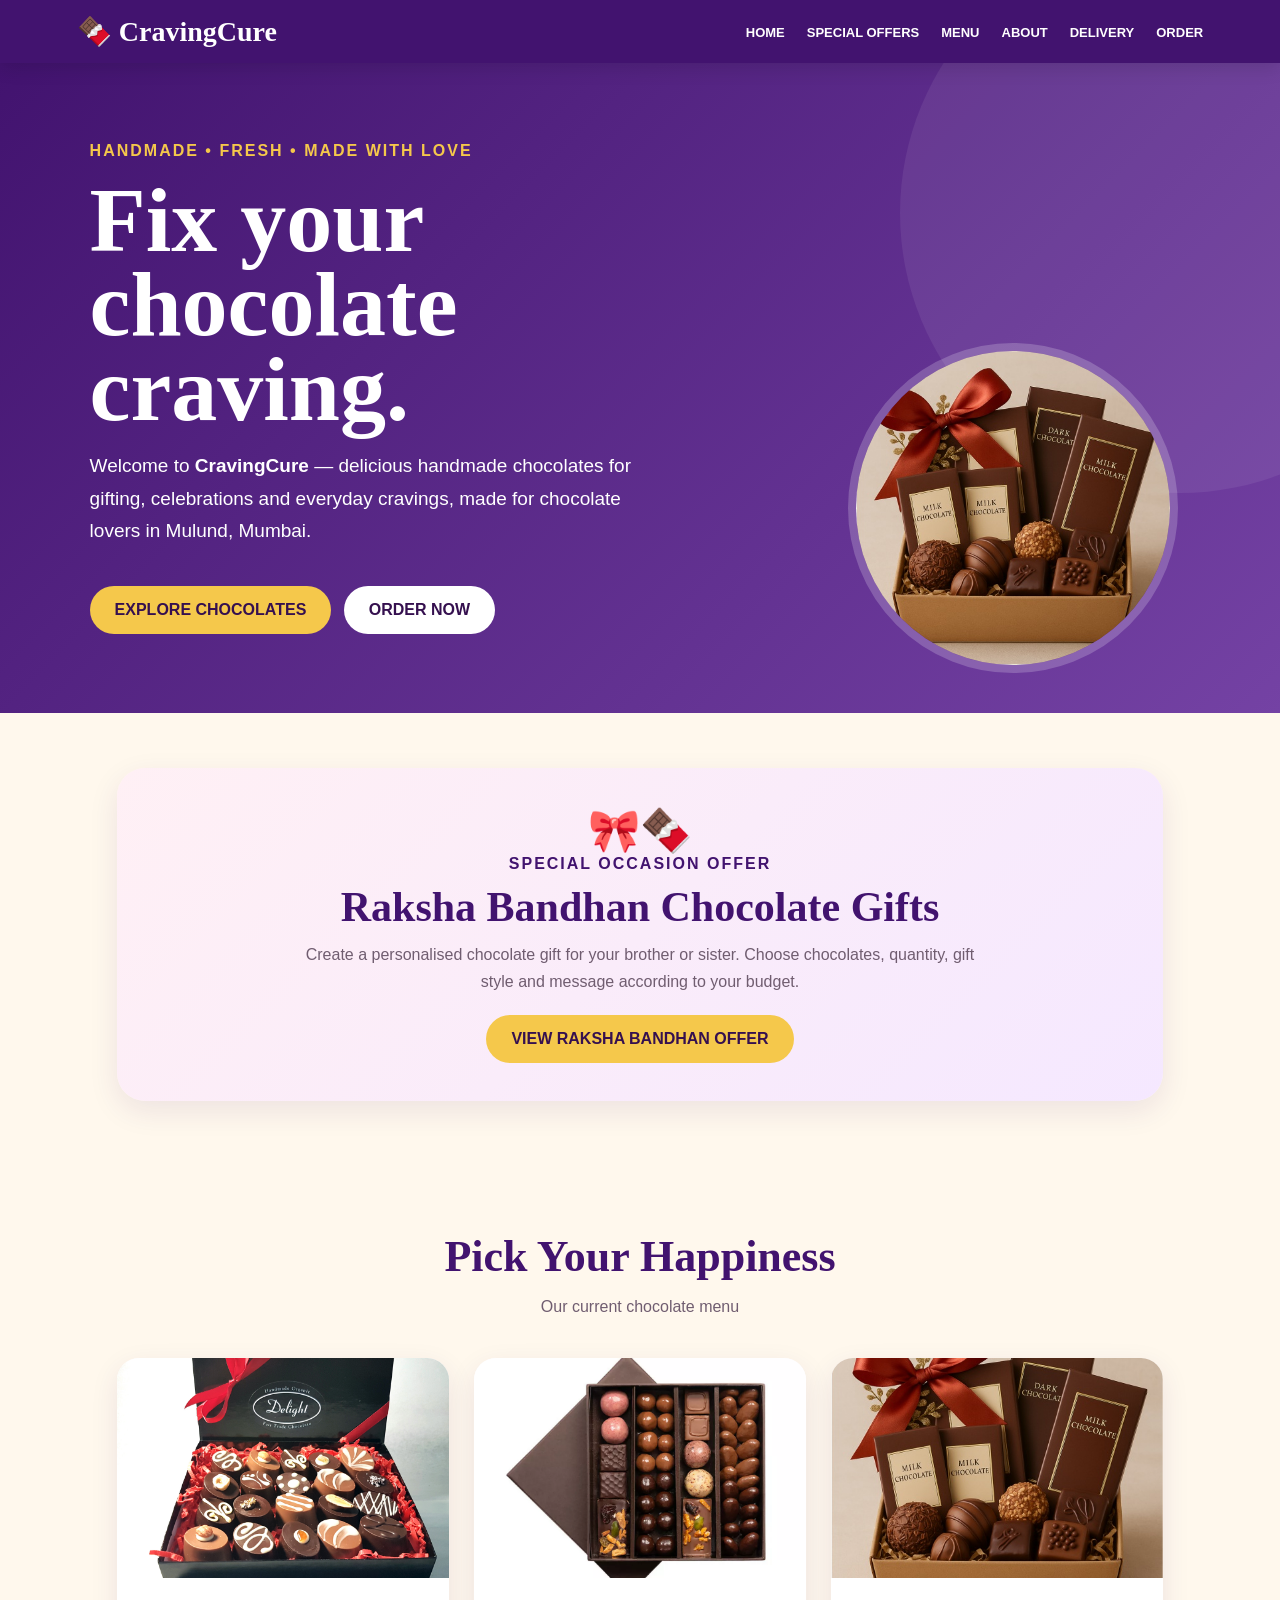
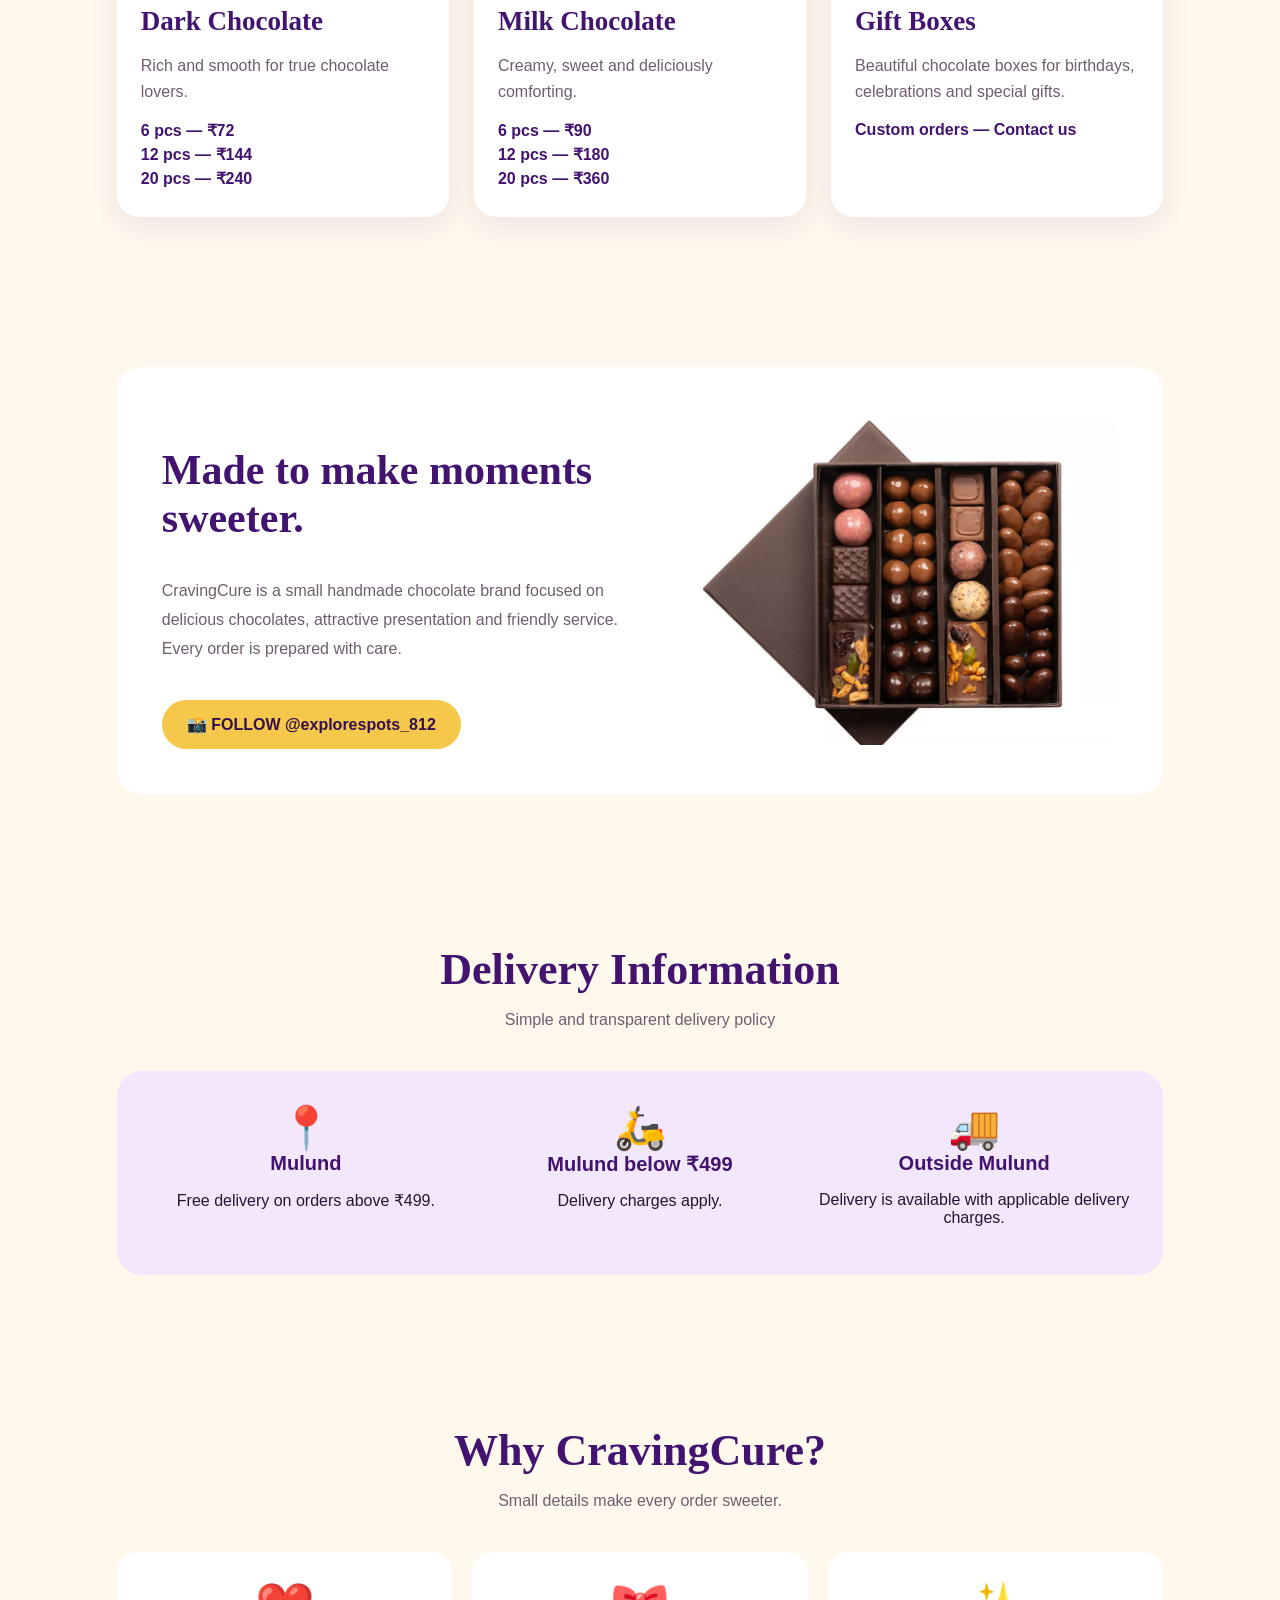
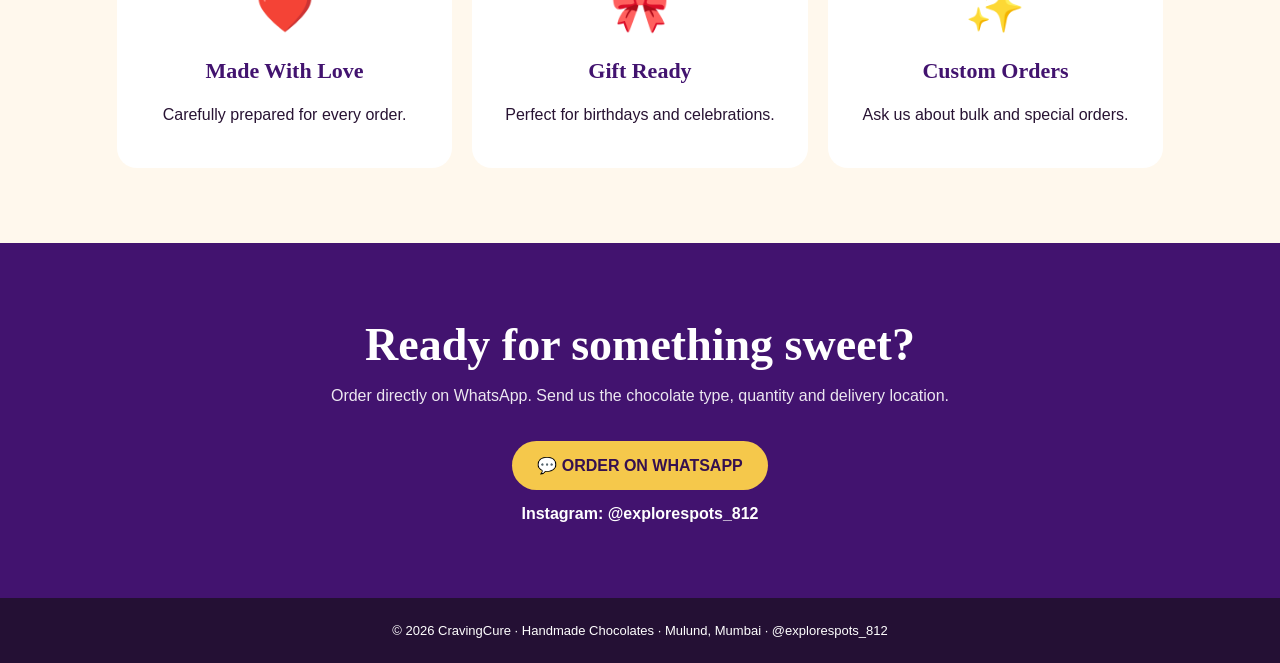
==== index.html @ d6bd0e77 "Add files via upload" ====
<!doctype html>
<html lang="en">
<head>
<meta charset="utf-8">
<meta name="viewport" content="width=device-width,initial-scale=1">
<title>CravingCure | Handmade Chocolates</title>
<meta name="description" content="CravingCure handmade chocolates in Mulund, Mumbai. Order on WhatsApp. Free delivery in Mulund above ₹499.">
<style>
*{box-sizing:border-box}html{scroll-behavior:smooth}
body{margin:0;font-family:Arial,Helvetica,sans-serif;color:#281333;background:#fff8ed}
:root{--purple:#42136f;--purple2:#7141a1;--cream:#fff8ed;--gold:#f5c84b;--ink:#291235;--muted:#705d70}
nav{position:sticky;top:0;z-index:20;background:var(--purple);color:#fff;padding:15px 6%;display:flex;justify-content:space-between;align-items:center;box-shadow:0 4px 18px #0002}
.brand{font:bold 28px Georgia,serif}
nav a{color:#fff;text-decoration:none;margin-left:22px;font-size:13px;font-weight:bold}
.hero{min-height:650px;padding:75px 7%;display:flex;align-items:center;background:linear-gradient(135deg,#42136f,#7442a4);color:white;position:relative;overflow:hidden}
.hero:after{content:"";position:absolute;width:560px;height:560px;border-radius:50%;right:-180px;top:-130px;background:#ffffff12}
.heroText{max-width:680px;position:relative;z-index:2}.tag{color:var(--gold);font-weight:bold;letter-spacing:2px}
h1{font:700 clamp(52px,8vw,92px)/.92 Georgia,serif;margin:18px 0}
.hero p{font-size:19px;line-height:1.7;max-width:580px}
.btn{display:inline-block;background:var(--gold);color:#35104f;padding:15px 25px;border-radius:30px;text-decoration:none;font-weight:bold;margin-top:20px}
.btn2{background:#fff;margin-left:8px}
.heroArt{position:absolute;right:8%;bottom:40px;width:330px;height:330px;border-radius:50%;overflow:hidden;border:8px solid #ffffff33;z-index:2}
.heroArt img{width:100%;height:100%;object-fit:cover}
section{max-width:1200px;margin:auto;padding:75px 6%}
.heading{text-align:center;margin-bottom:42px}.heading h2{font:700 44px Georgia,serif;color:var(--purple);margin:0 0 8px}.heading p{color:var(--muted)}
.grid{display:grid;grid-template-columns:repeat(3,1fr);gap:25px}
.card{background:white;border-radius:22px;overflow:hidden;box-shadow:0 9px 28px #42136f18}
.cardImg{height:220px;width:100%;object-fit:cover}.body{padding:24px}.body h3{font:700 27px Georgia,serif;color:var(--purple);margin:0 0 8px}.body p{color:var(--muted);line-height:1.6}.price{font-weight:bold;color:var(--purple);margin:5px 0}
.story{background:#fff;border-radius:25px;padding:45px;display:grid;grid-template-columns:1fr 1fr;gap:35px;align-items:center}.story h2{font:700 42px Georgia,serif;color:var(--purple)}.story p{line-height:1.8;color:var(--muted)}
.storyImg{height:330px;border-radius:20px;overflow:hidden}.storyImg img{width:100%;height:100%;object-fit:cover}
.features{display:grid;grid-template-columns:repeat(3,1fr);gap:20px}.feature{background:#fff;padding:28px;border-radius:20px;text-align:center}.feature span{font-size:48px}.feature h3{color:var(--purple);font:700 22px Georgia,serif}
.delivery{background:#f2e7fb;border-radius:25px;padding:32px;display:grid;grid-template-columns:repeat(3,1fr);gap:20px;text-align:center}.delivery strong{display:block;color:var(--purple);font-size:20px;margin-bottom:7px}
.order{max-width:none;background:var(--purple);color:#fff;text-align:center}.order h2{font:700 46px Georgia,serif;margin:0}.order p{opacity:.9}.orderInner{max-width:850px;margin:auto}
.social{display:inline-block;color:white;text-decoration:none;margin-top:15px;font-weight:bold}
footer{background:#241034;color:#fff;text-align:center;padding:25px;font-size:13px}
@media(max-width:800px){nav div:last-child{display:none}.hero{min-height:700px;padding:60px 6%}.heroArt{width:220px;height:220px;right:-35px;bottom:35px;opacity:.45}.grid,.features,.story,.delivery{grid-template-columns:1fr}.story{padding:28px}}
</style>
</head>
<body>
<nav>
<div class="brand">🍫 CravingCure</div>
<div>
<a href="#home">HOME</a><a href="special-offers.html">SPECIAL OFFERS</a><a href="#menu">MENU</a><a href="#about">ABOUT</a><a href="#delivery">DELIVERY</a><a href="#order">ORDER</a>
</div>
</nav>

<header class="hero" id="home">
<div class="heroText">
<div class="tag">HANDMADE • FRESH • MADE WITH LOVE</div>
<h1>Fix your chocolate craving.</h1>
<p>Welcome to <b>CravingCure</b> — delicious handmade chocolates for gifting, celebrations and everyday cravings, made for chocolate lovers in Mulund, Mumbai.</p>
<a class="btn" href="#menu">EXPLORE CHOCOLATES</a>
<a class="btn btn2" href="#order">ORDER NOW</a>
</div>
<div class="heroArt"><img src="[data-uri]" alt="Chocolate gift box"></div>
</header>


<section style="padding:55px 6%;max-width:1200px;margin:auto">
<div style="background:linear-gradient(135deg,#fff0f5,#f5e8ff);border-radius:28px;padding:38px;text-align:center;box-shadow:0 10px 30px #42136f18">
<div style="font-size:42px">🎀🍫</div>
<div style="color:#42136f;font-weight:800;letter-spacing:2px">SPECIAL OCCASION OFFER</div>
<h2 style="font:700 42px Georgia,serif;color:#42136f;margin:10px 0">Raksha Bandhan Chocolate Gifts</h2>
<p style="color:#705d70;max-width:700px;margin:auto;line-height:1.7">Create a personalised chocolate gift for your brother or sister. Choose chocolates, quantity, gift style and message according to your budget.</p>
<a class="btn" href="special-offers.html">VIEW RAKSHA BANDHAN OFFER</a>
</div>
</section>
<section id="menu">
<div class="heading"><h2>Pick Your Happiness</h2><p>Our current chocolate menu</p></div>
<div class="grid">
<article class="card">
<img class="cardImg" src="[data-uri]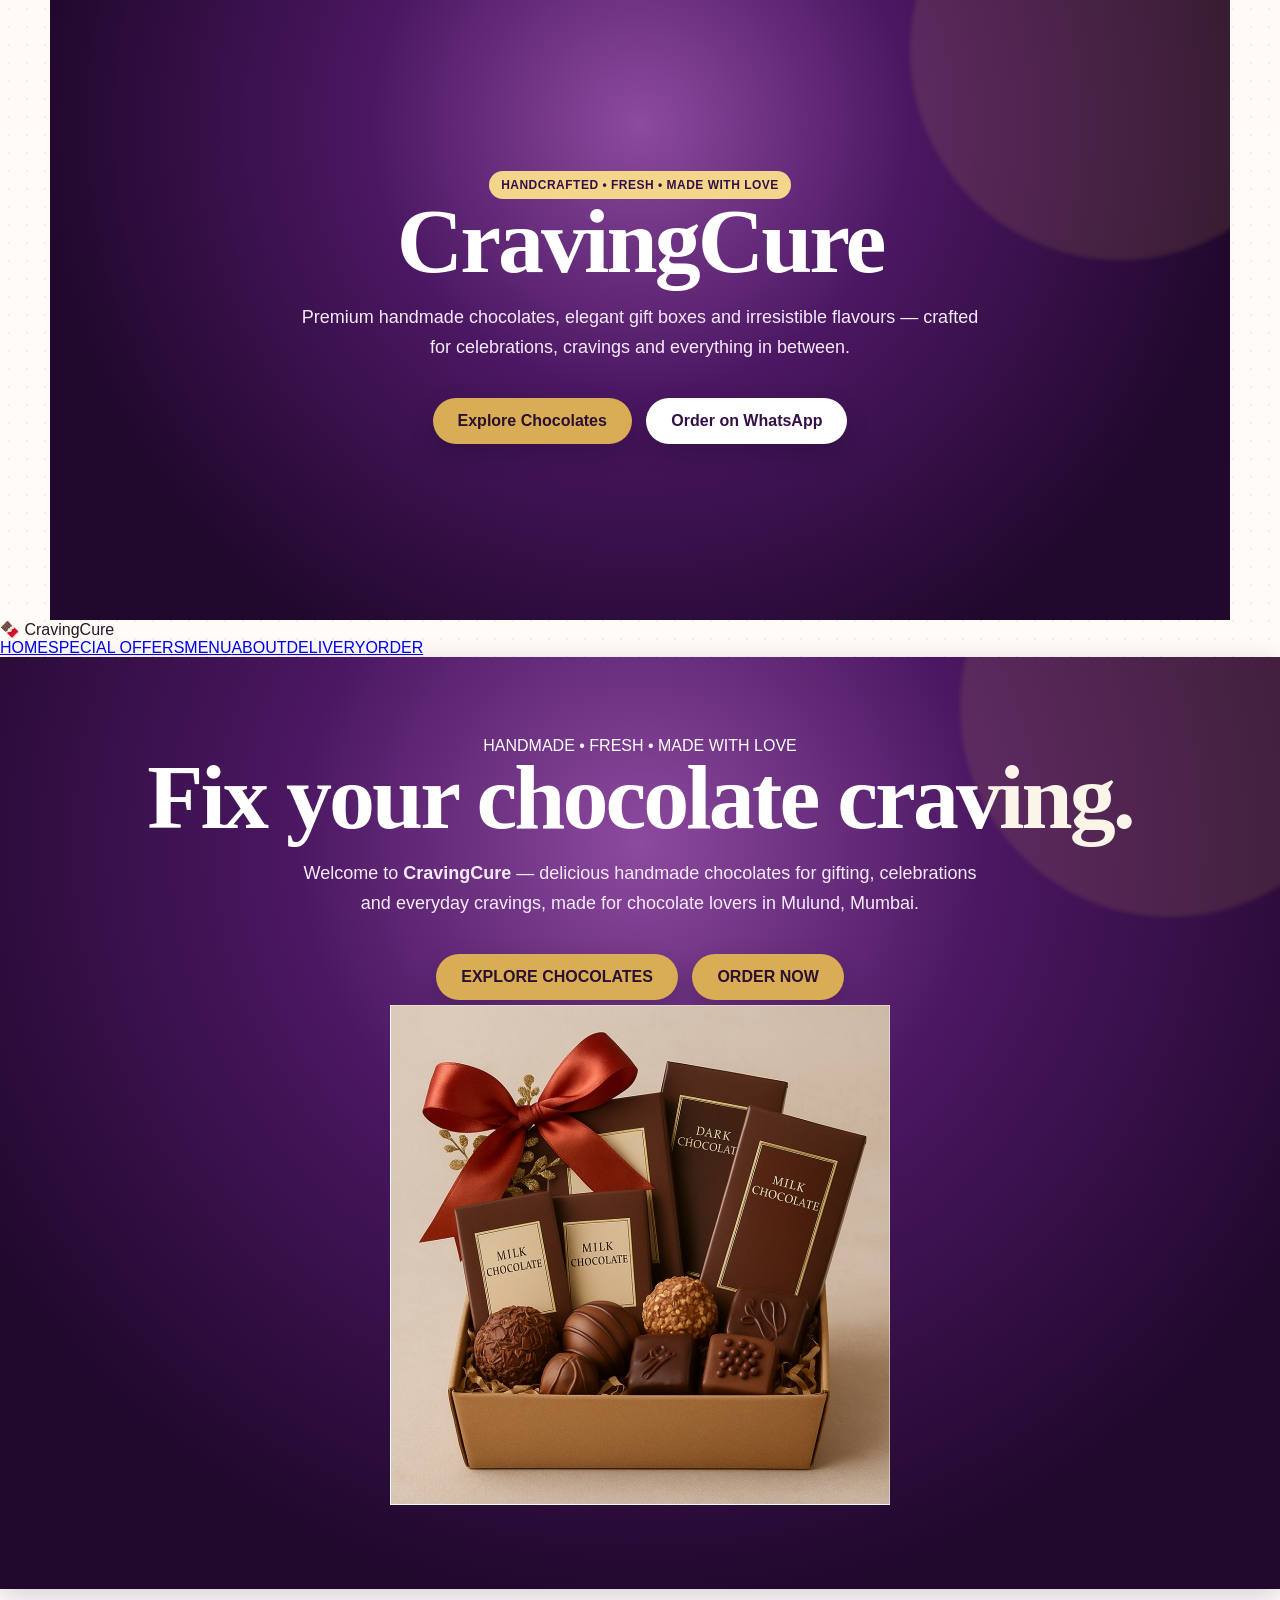
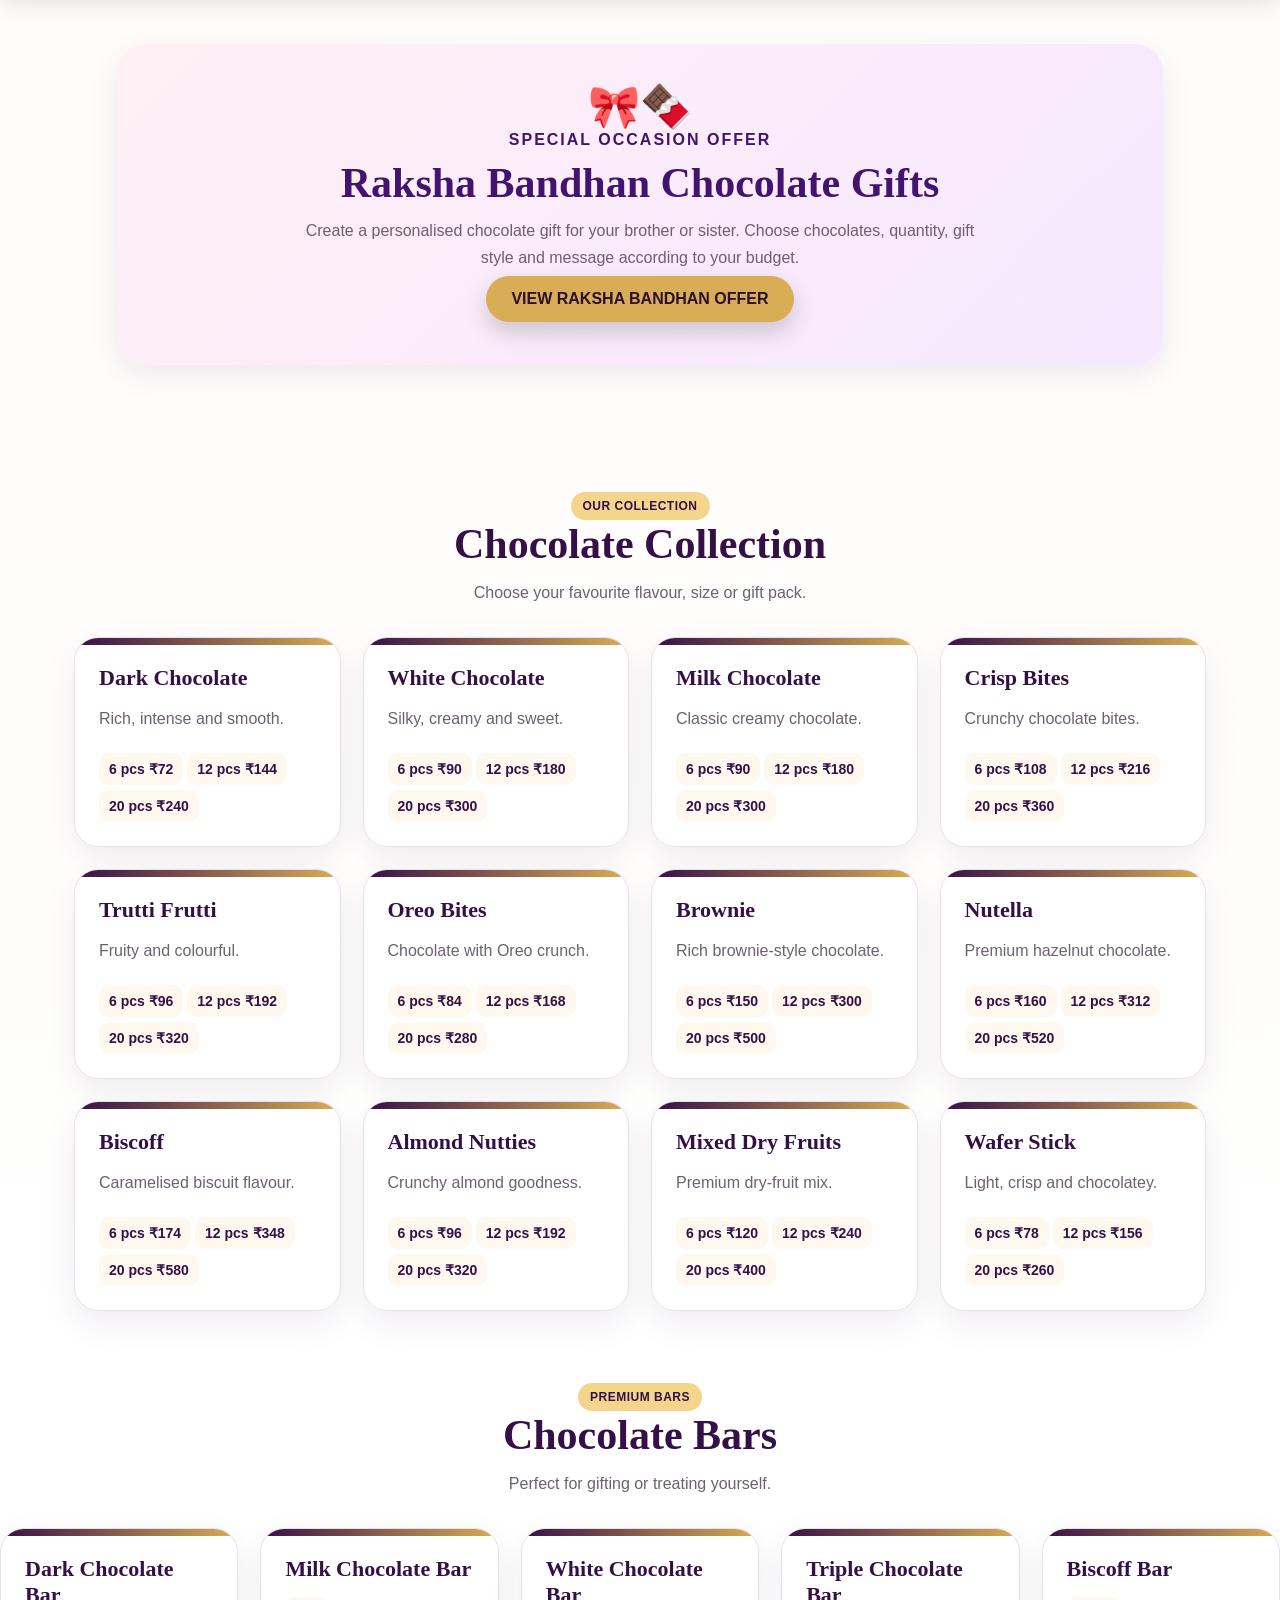
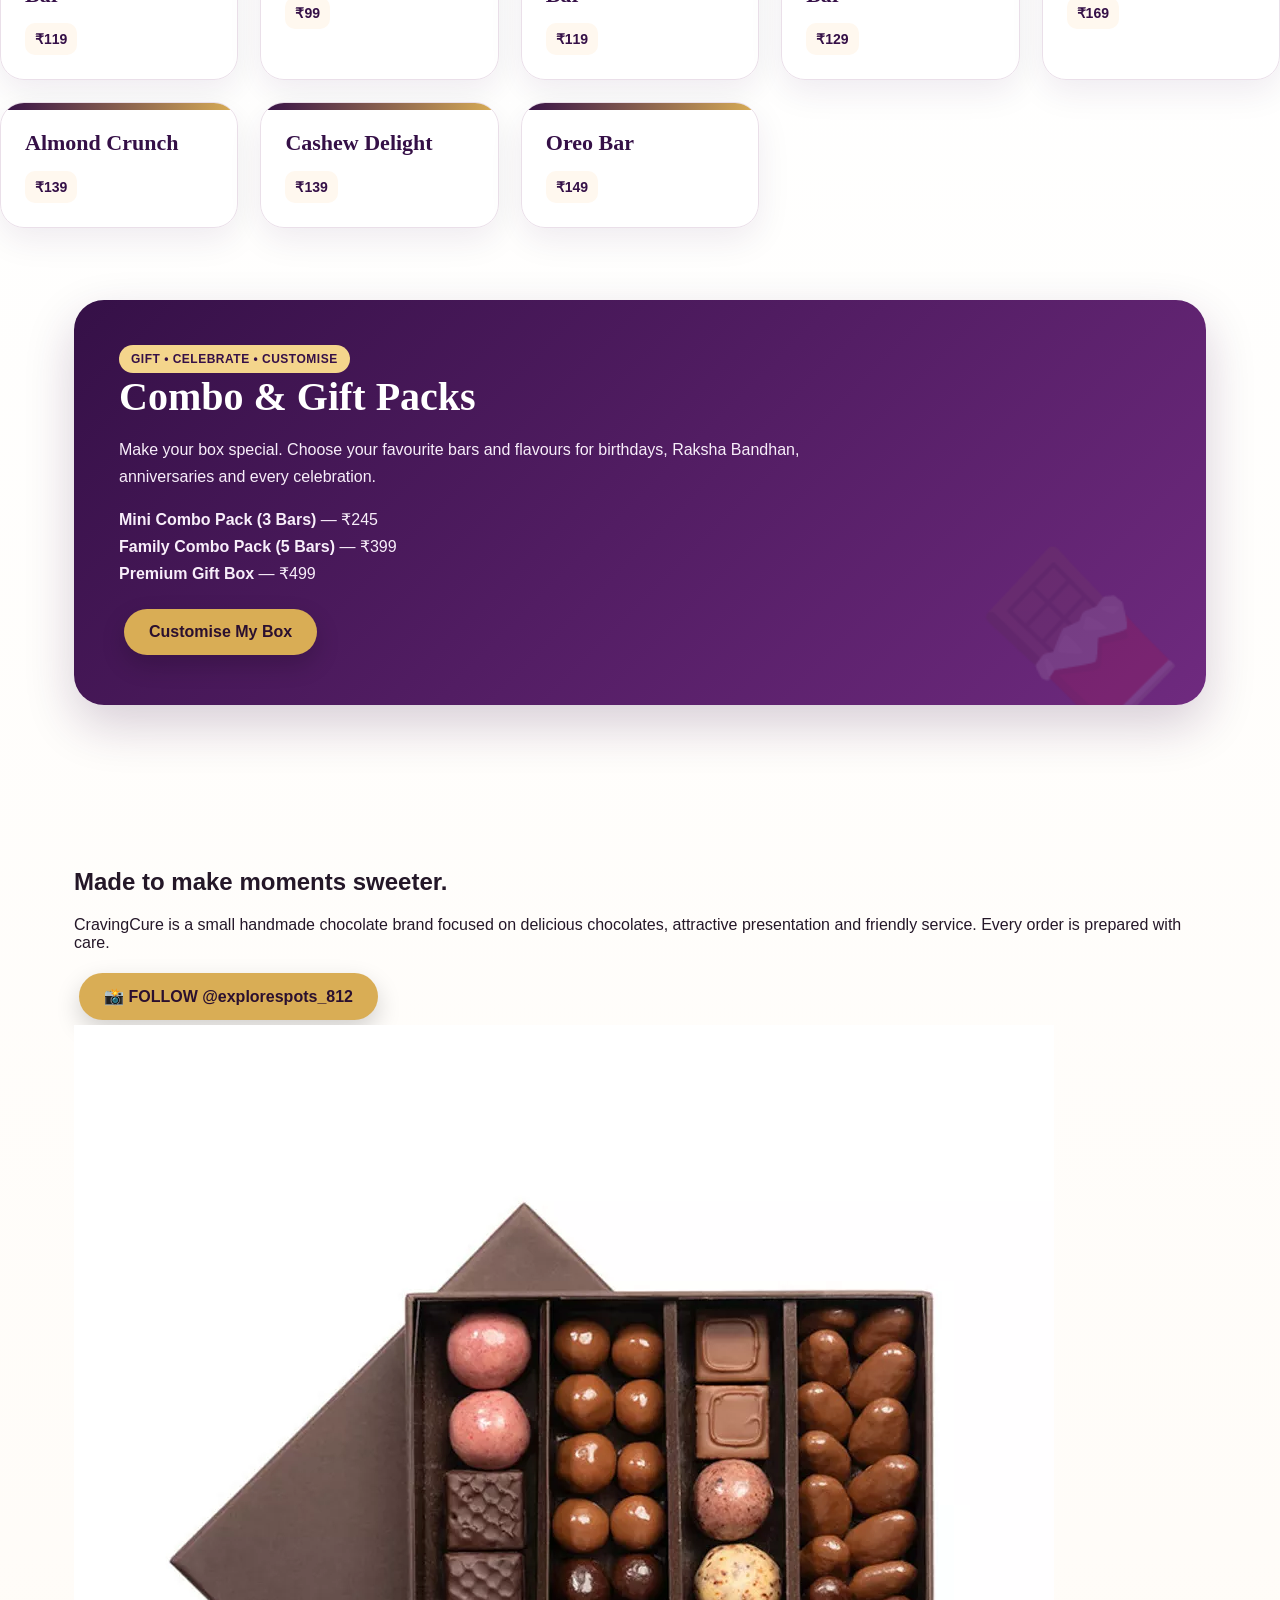
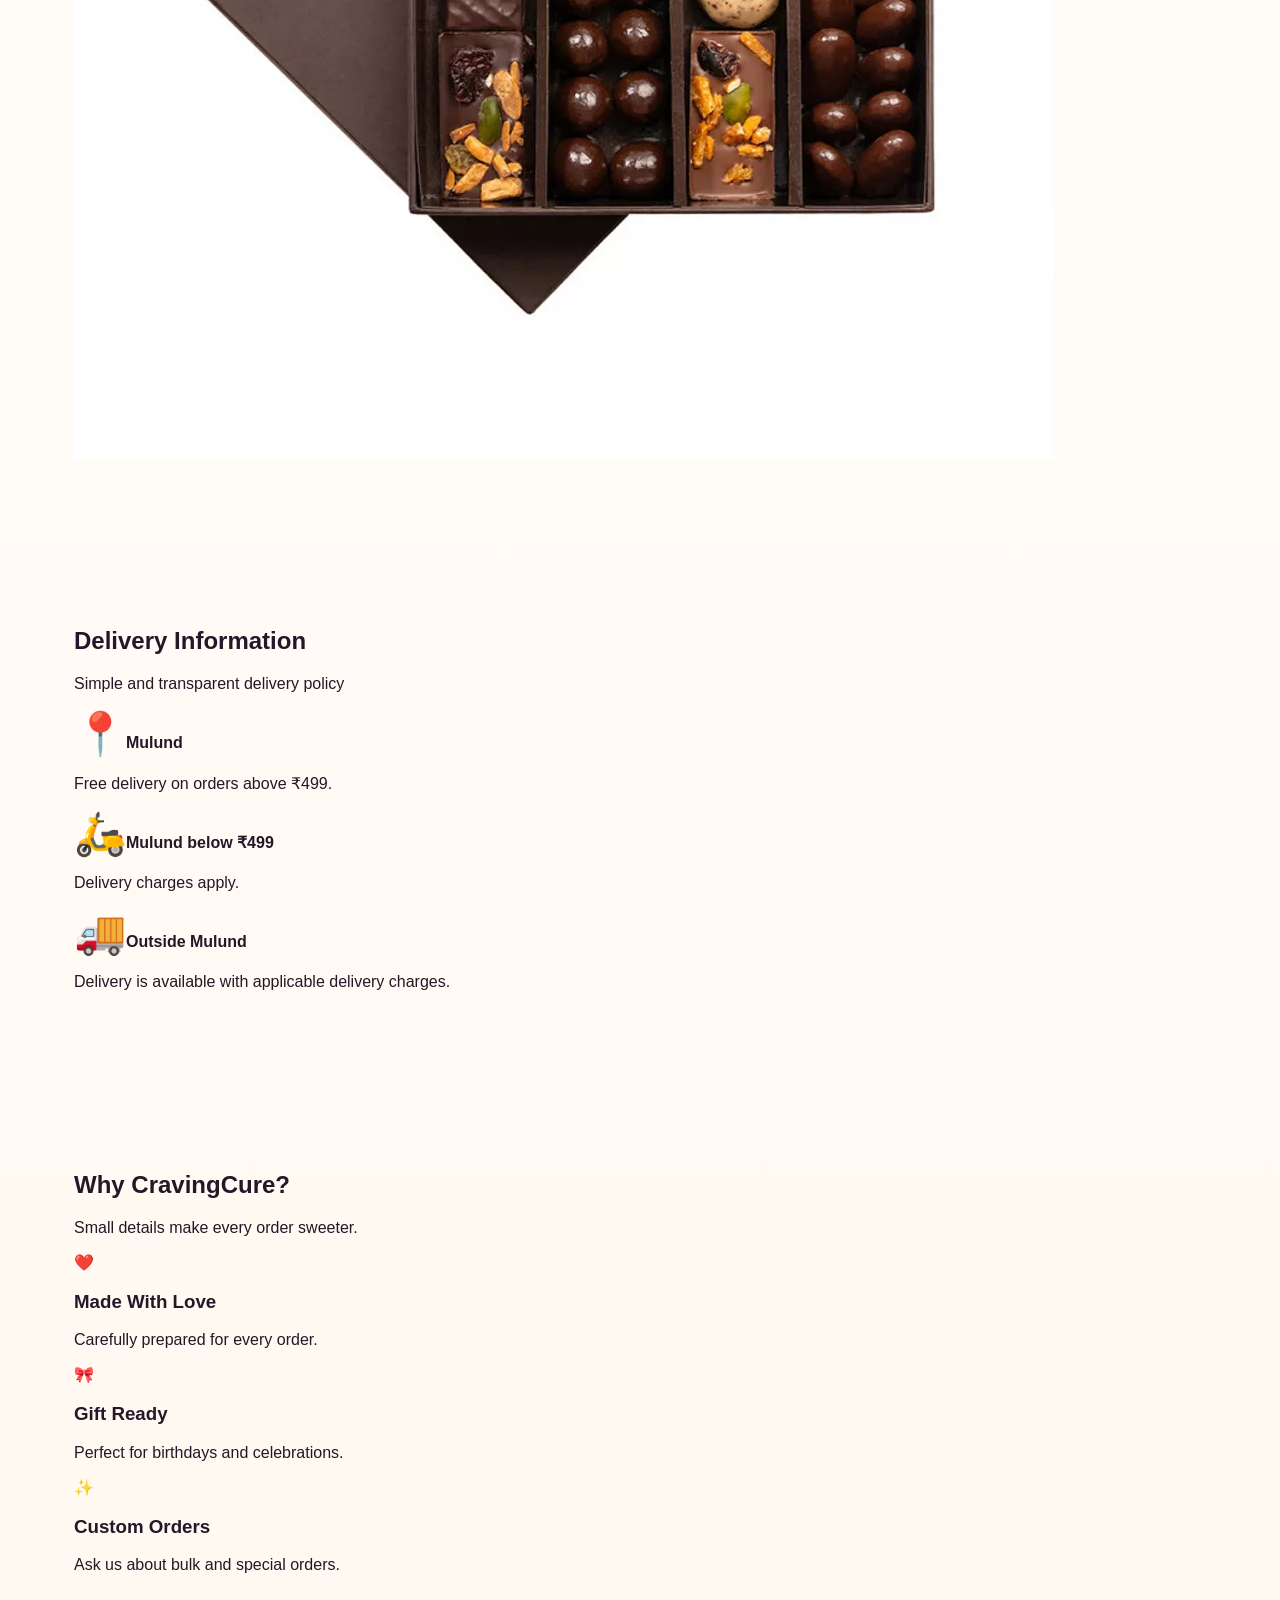
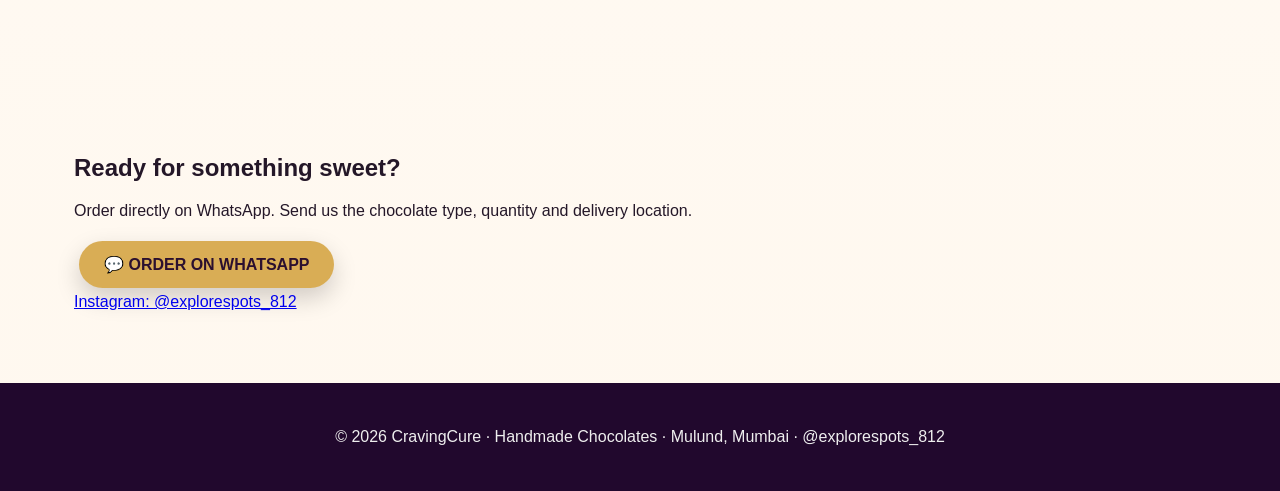
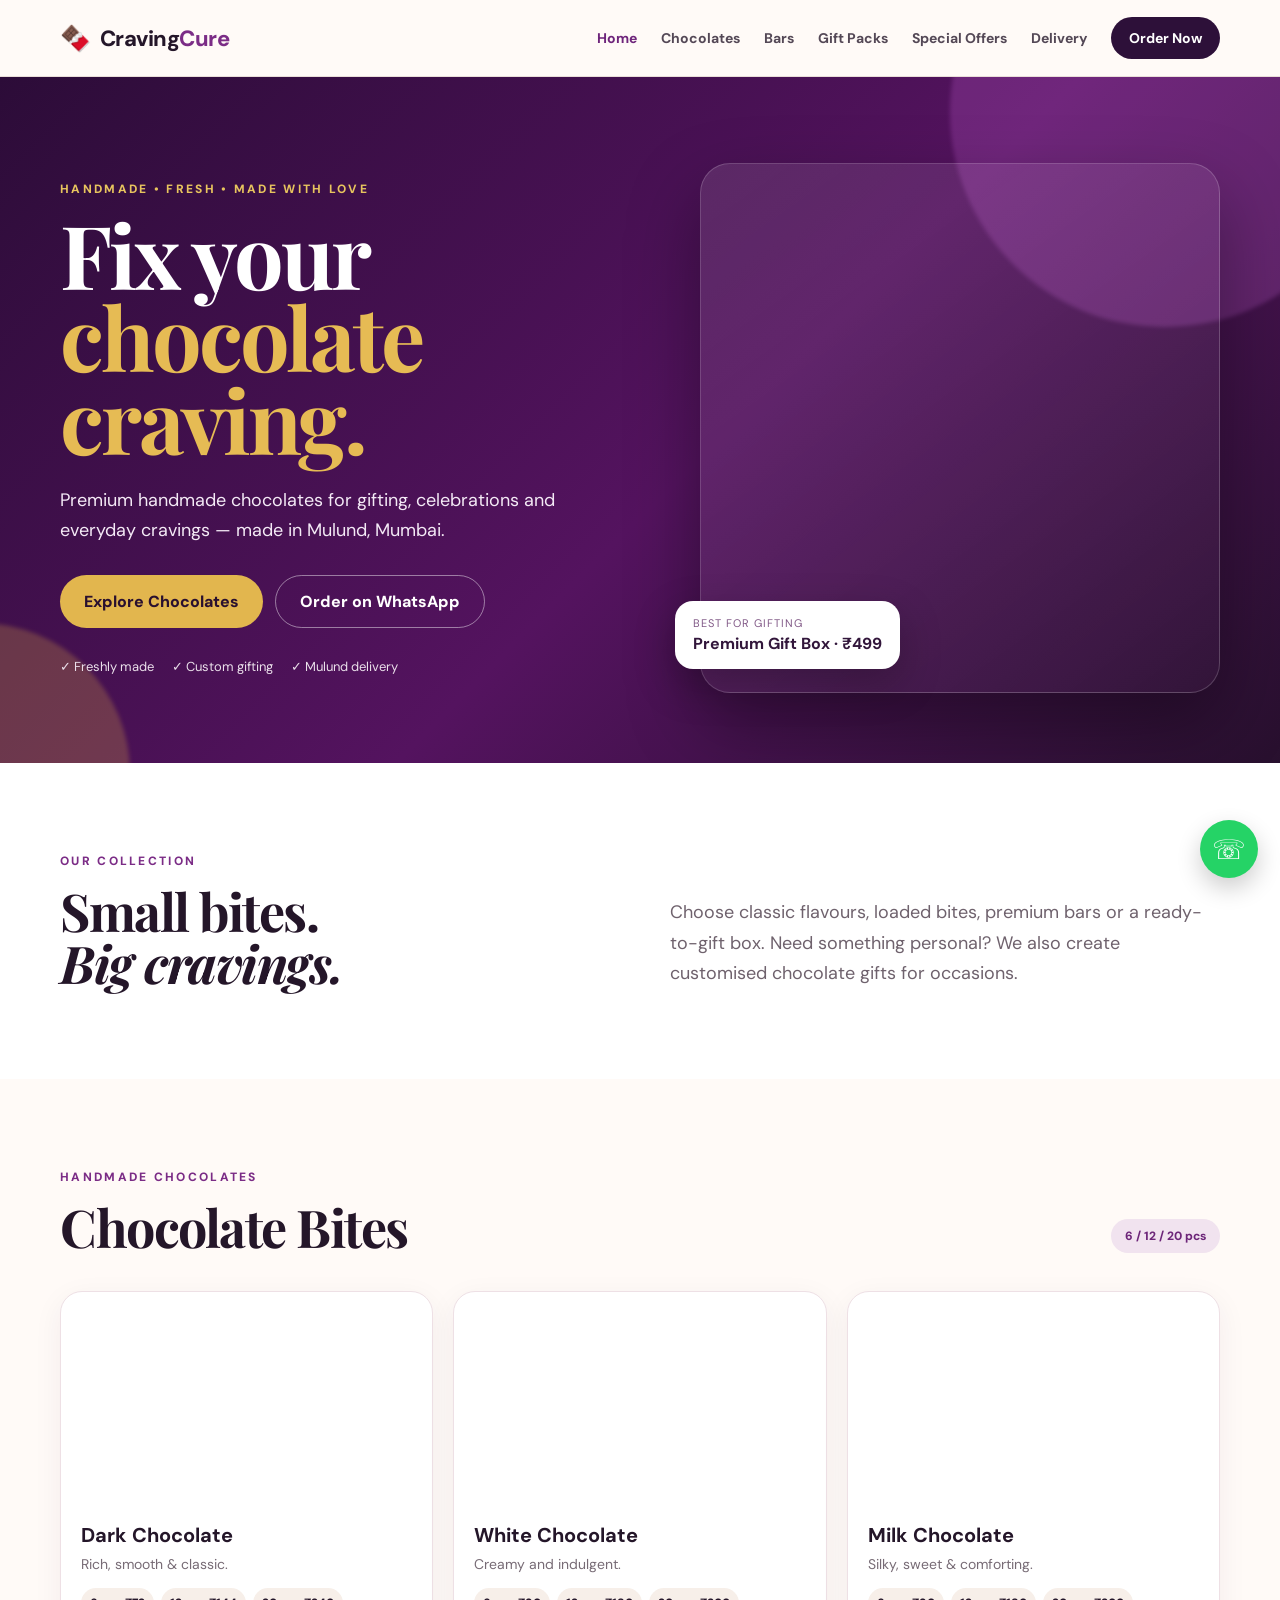
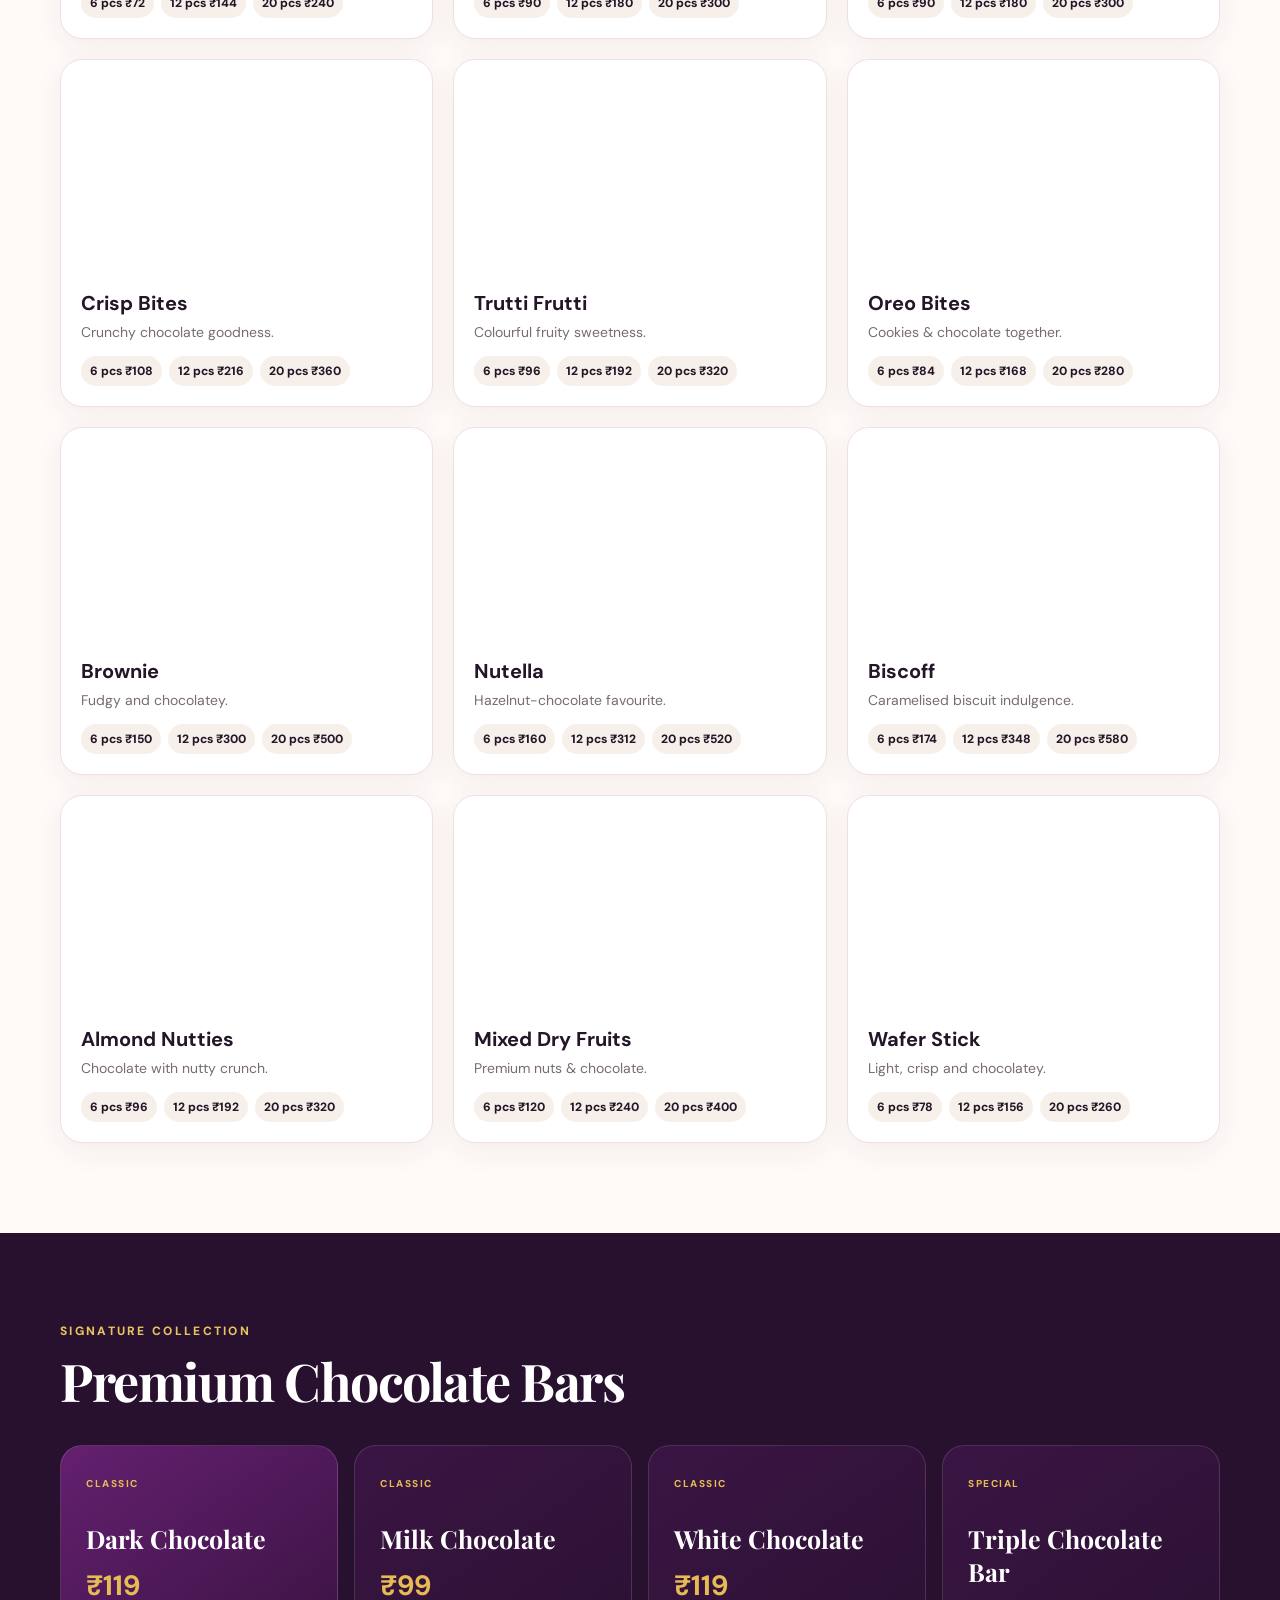
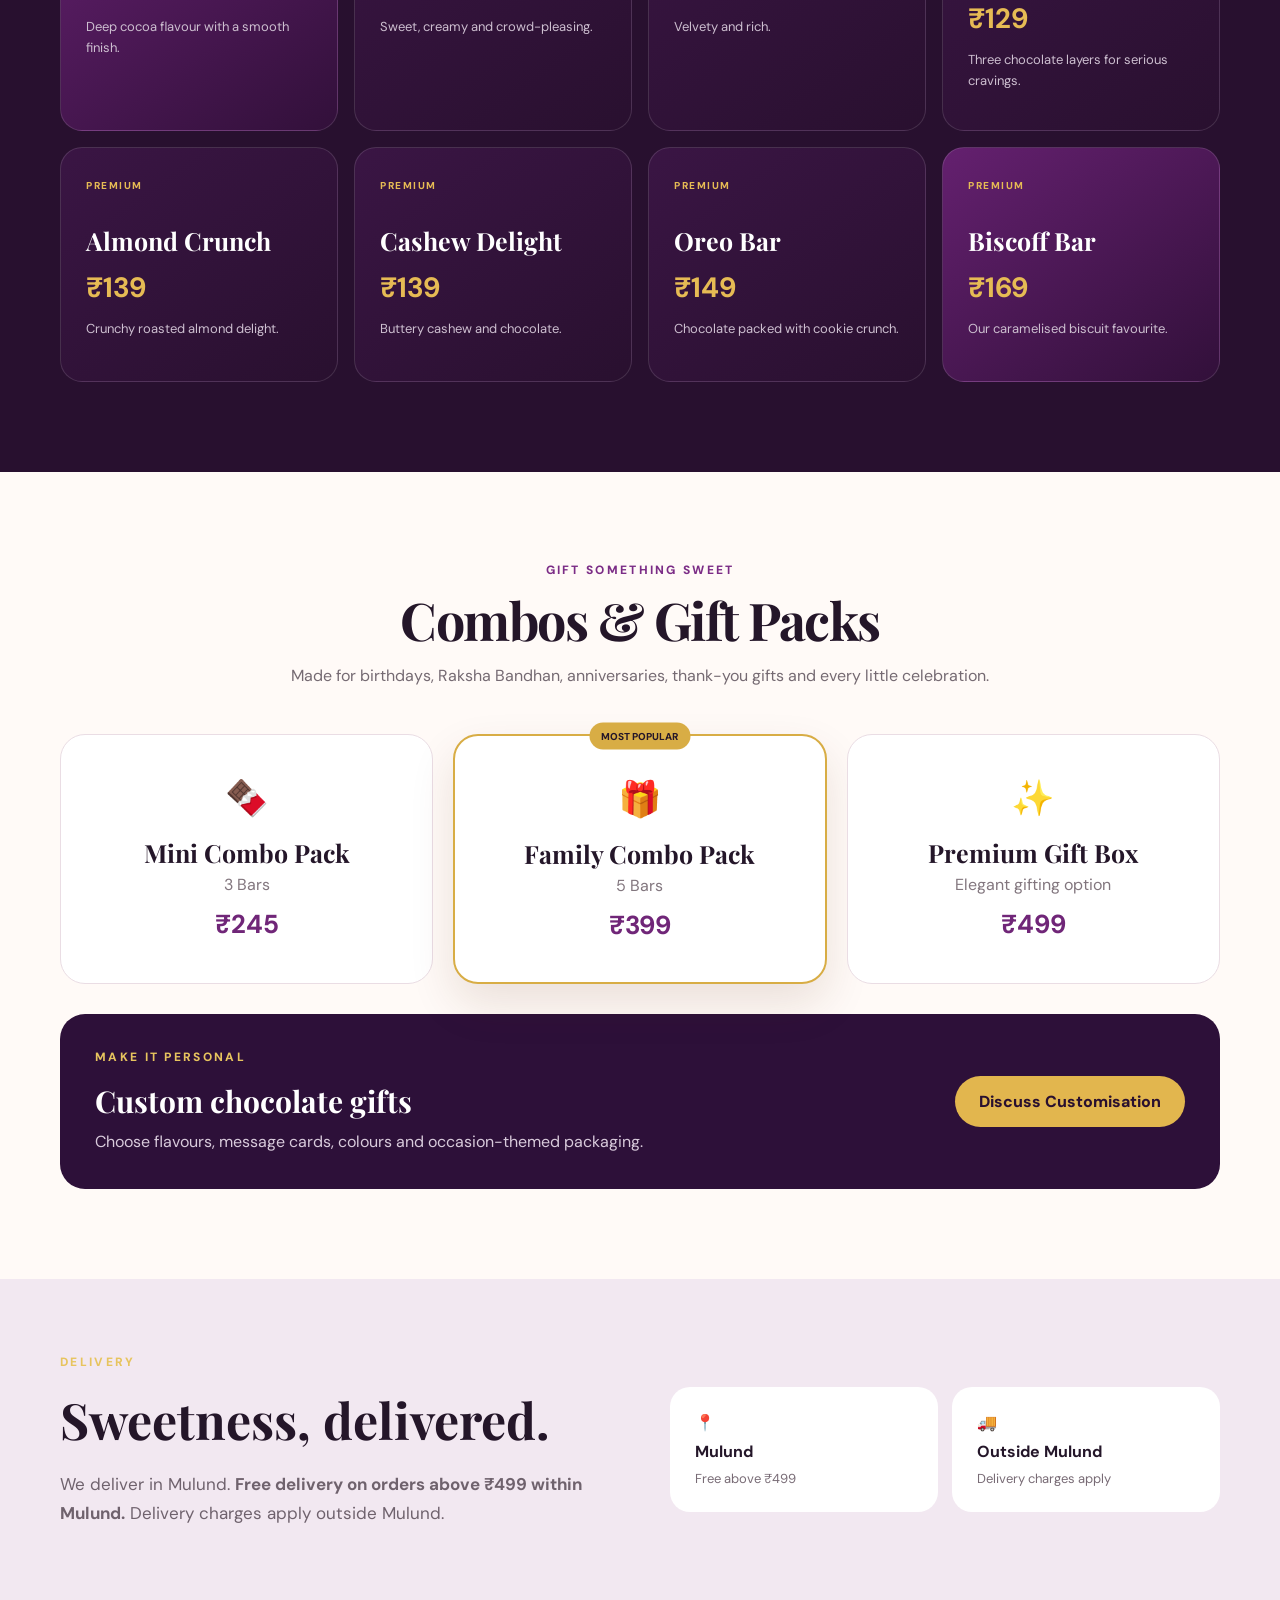
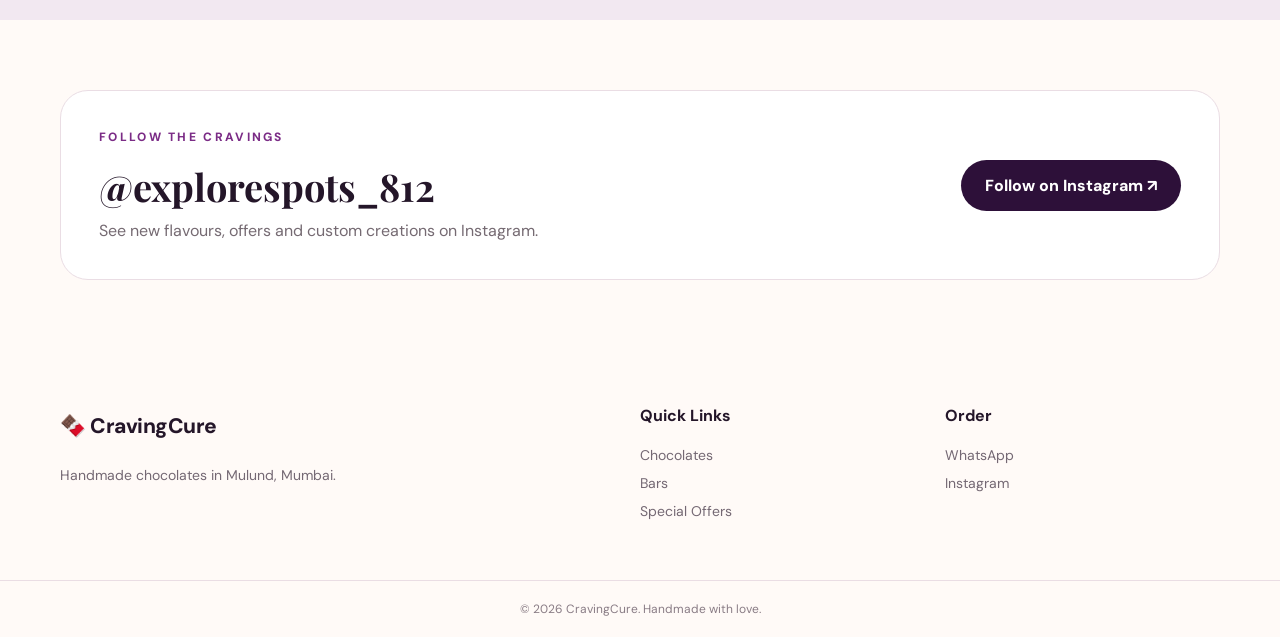
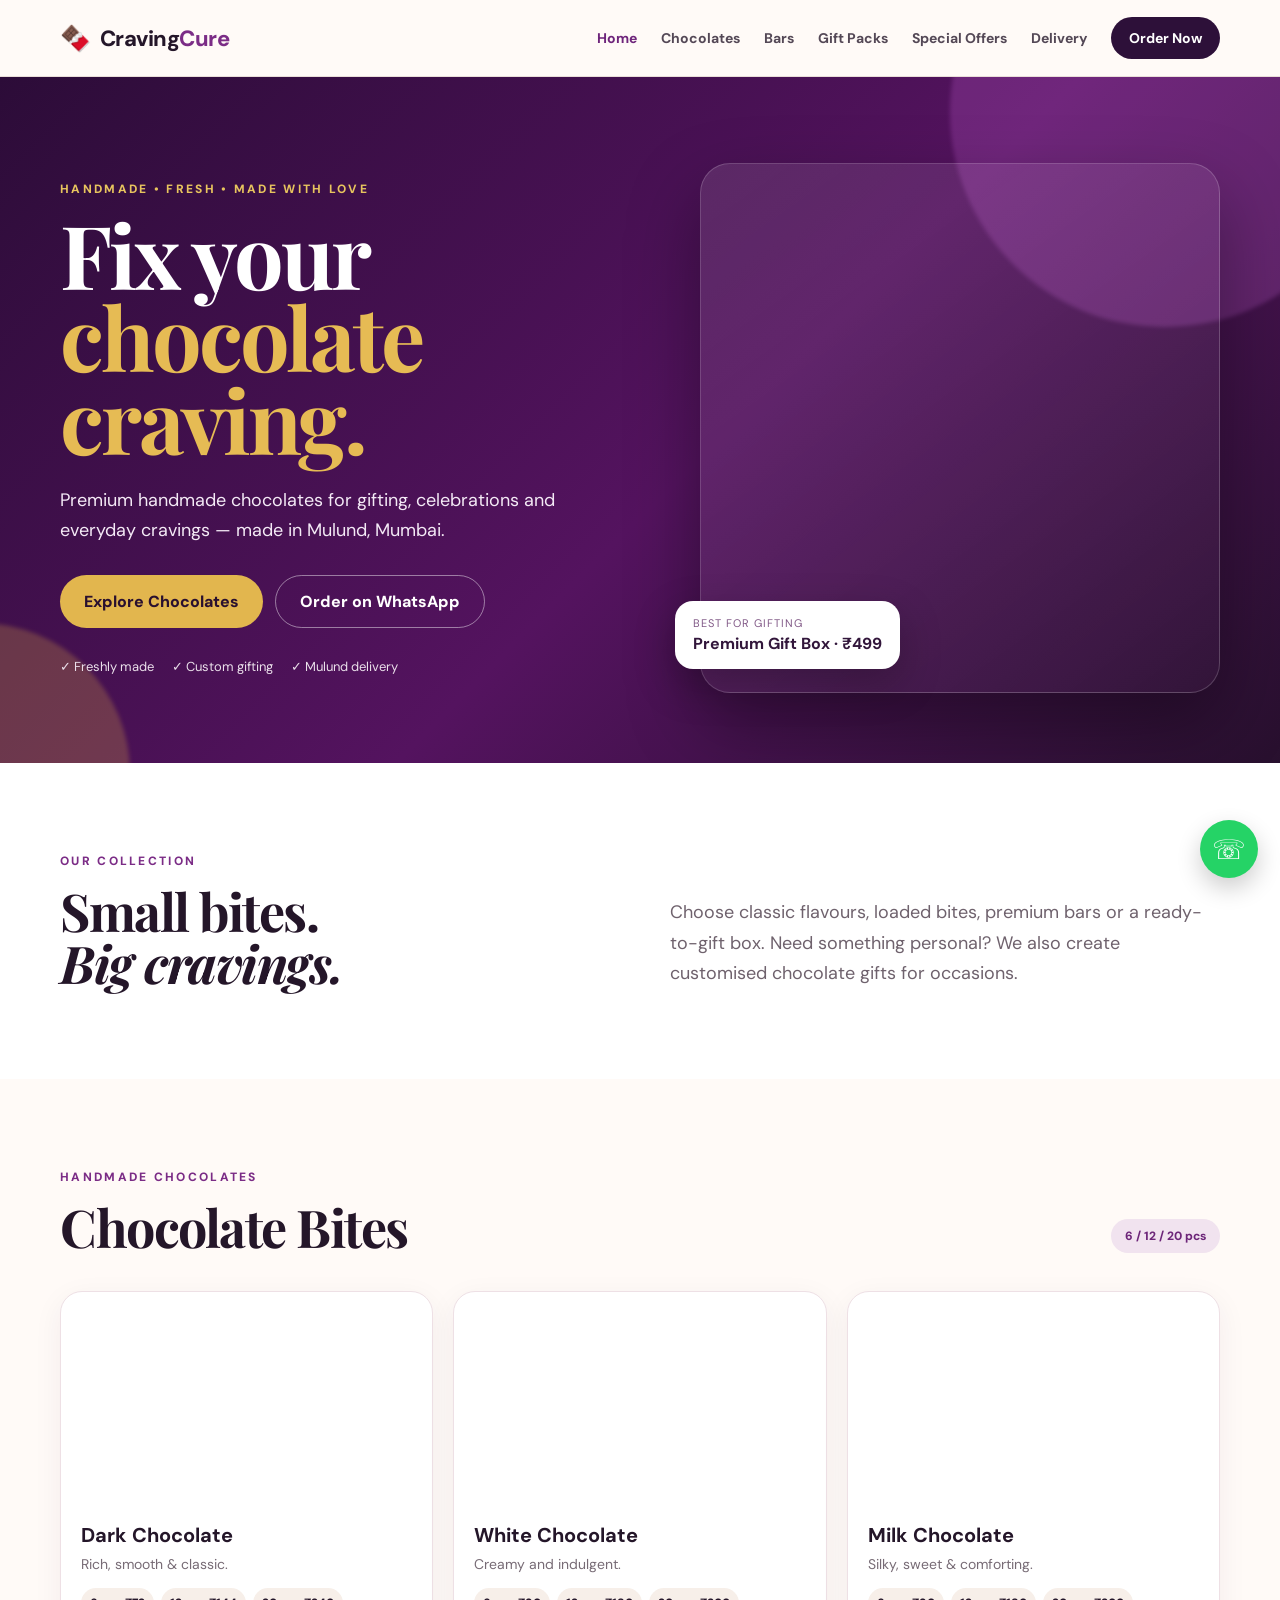
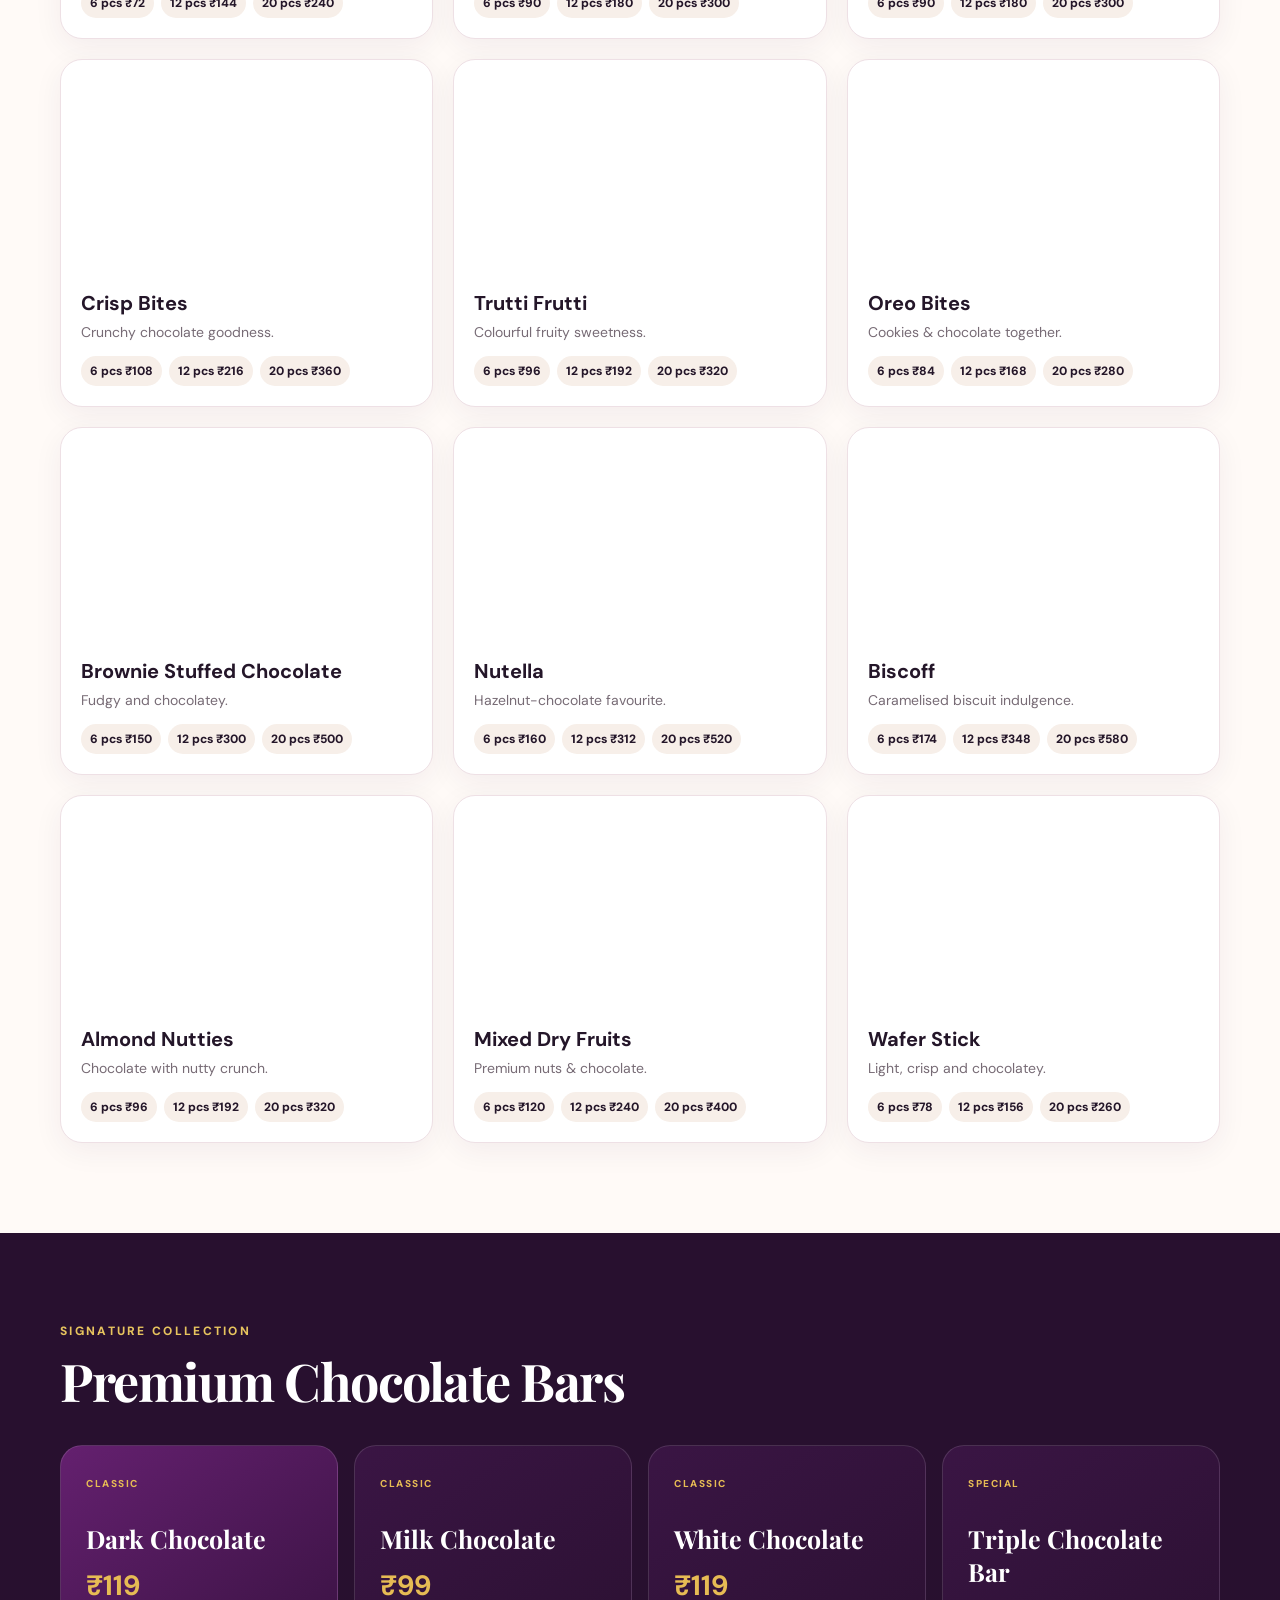
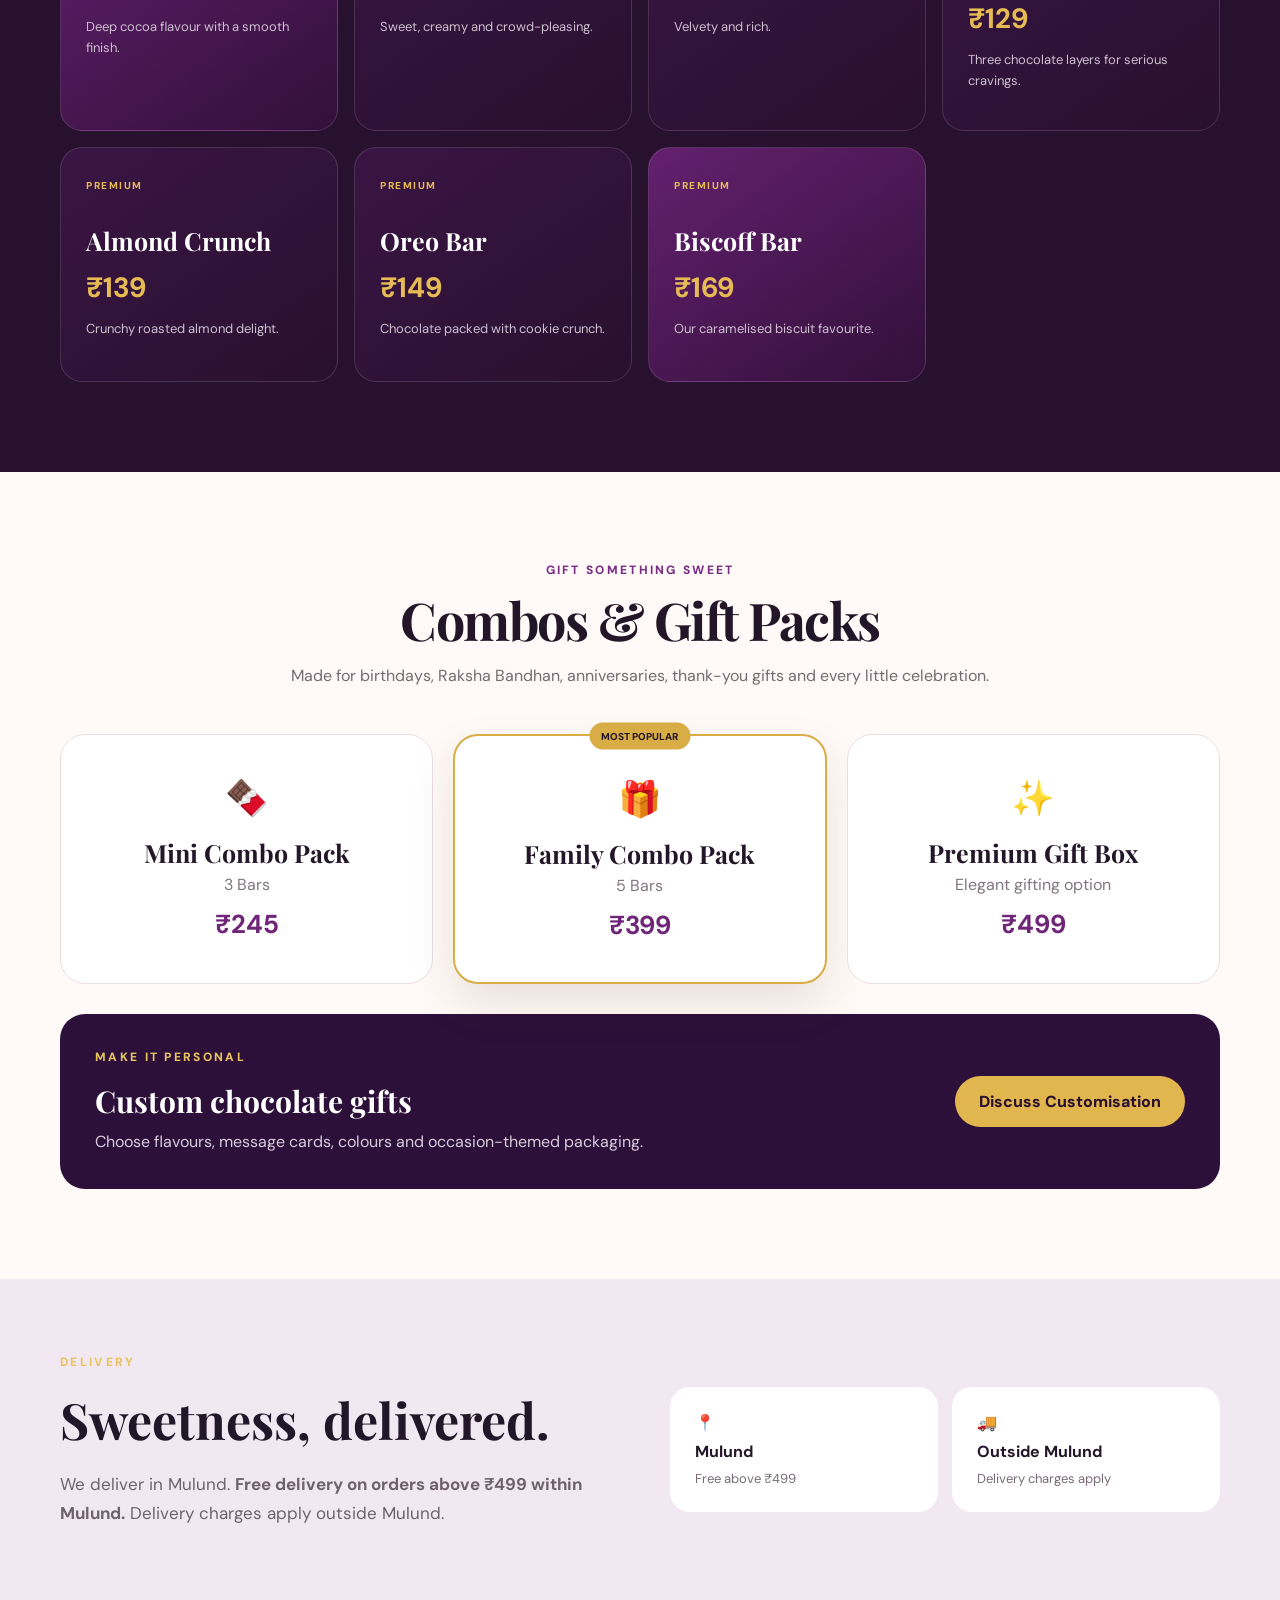
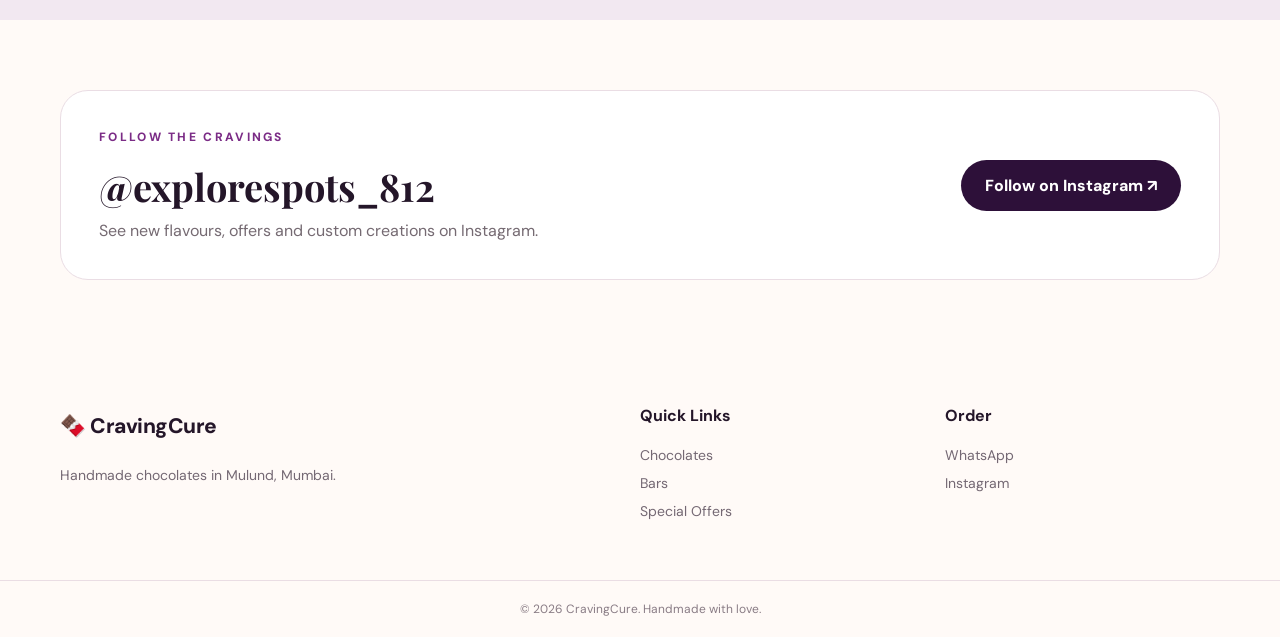
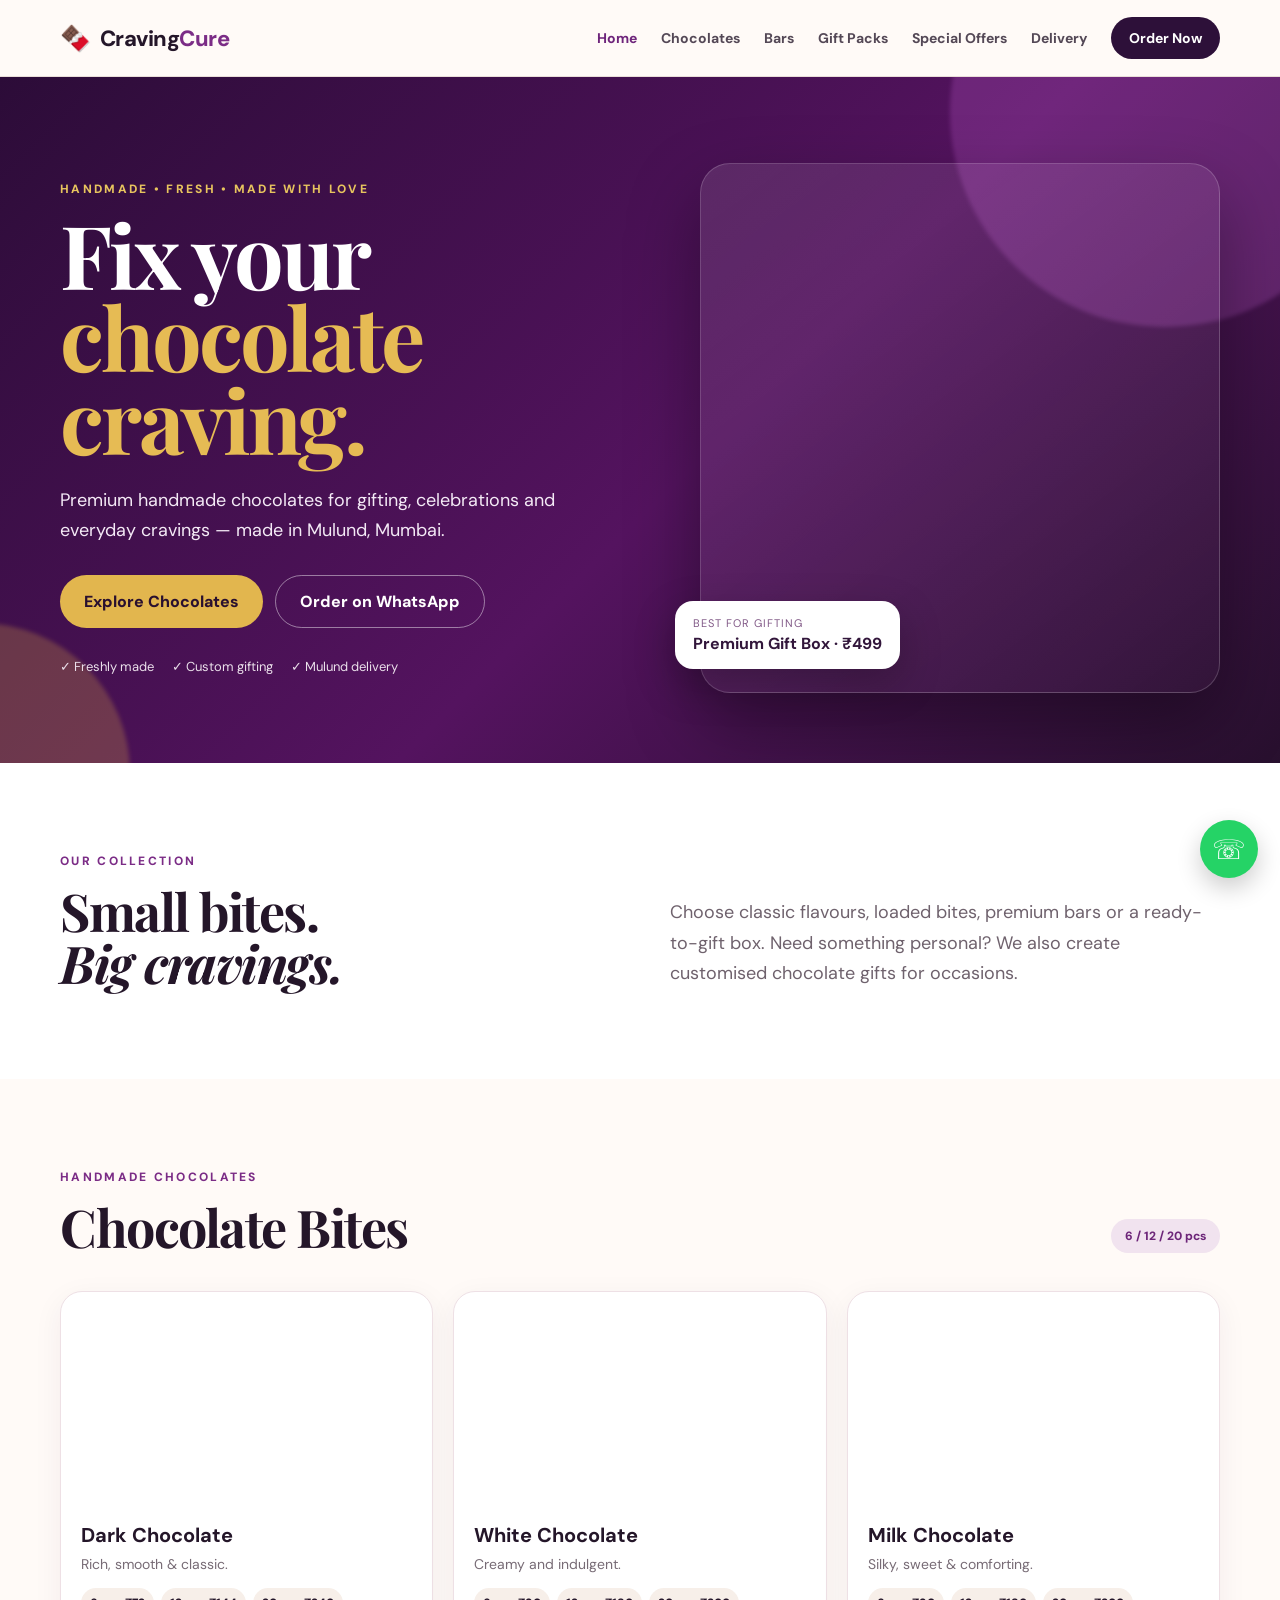
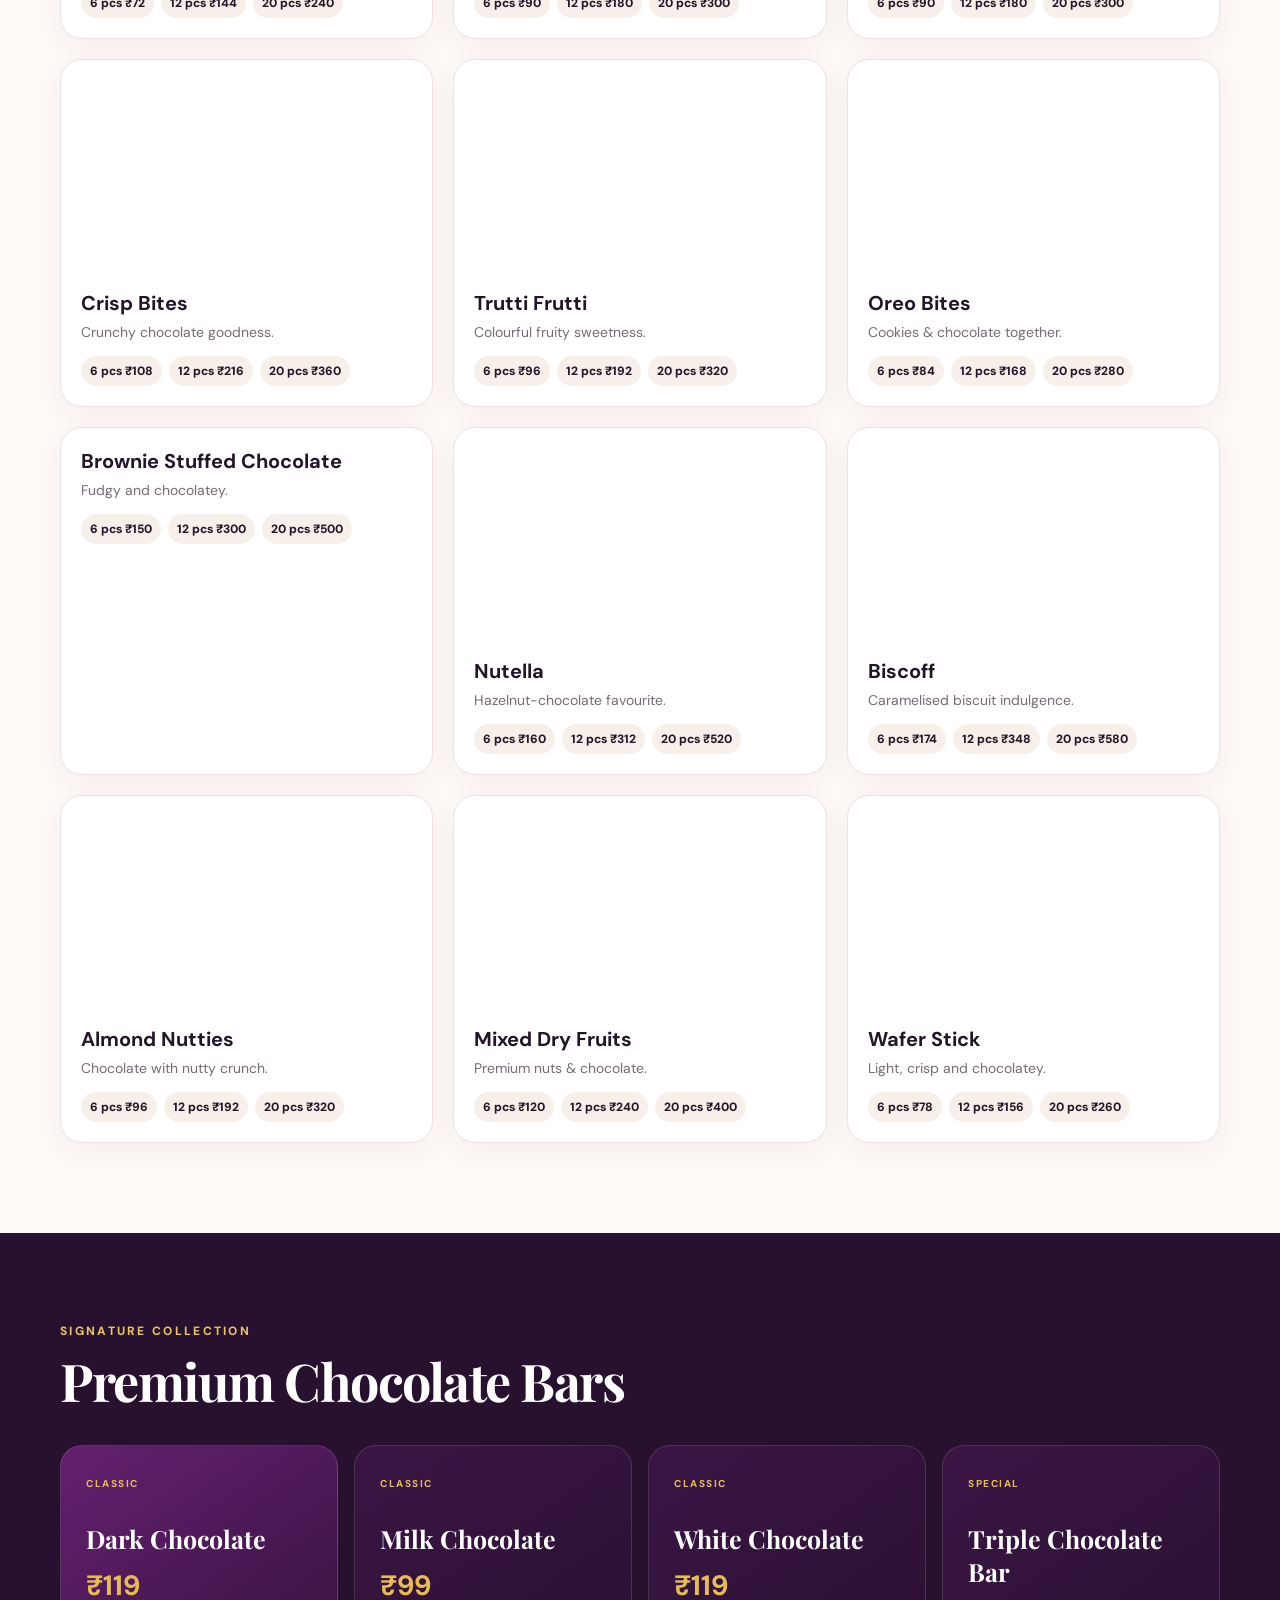
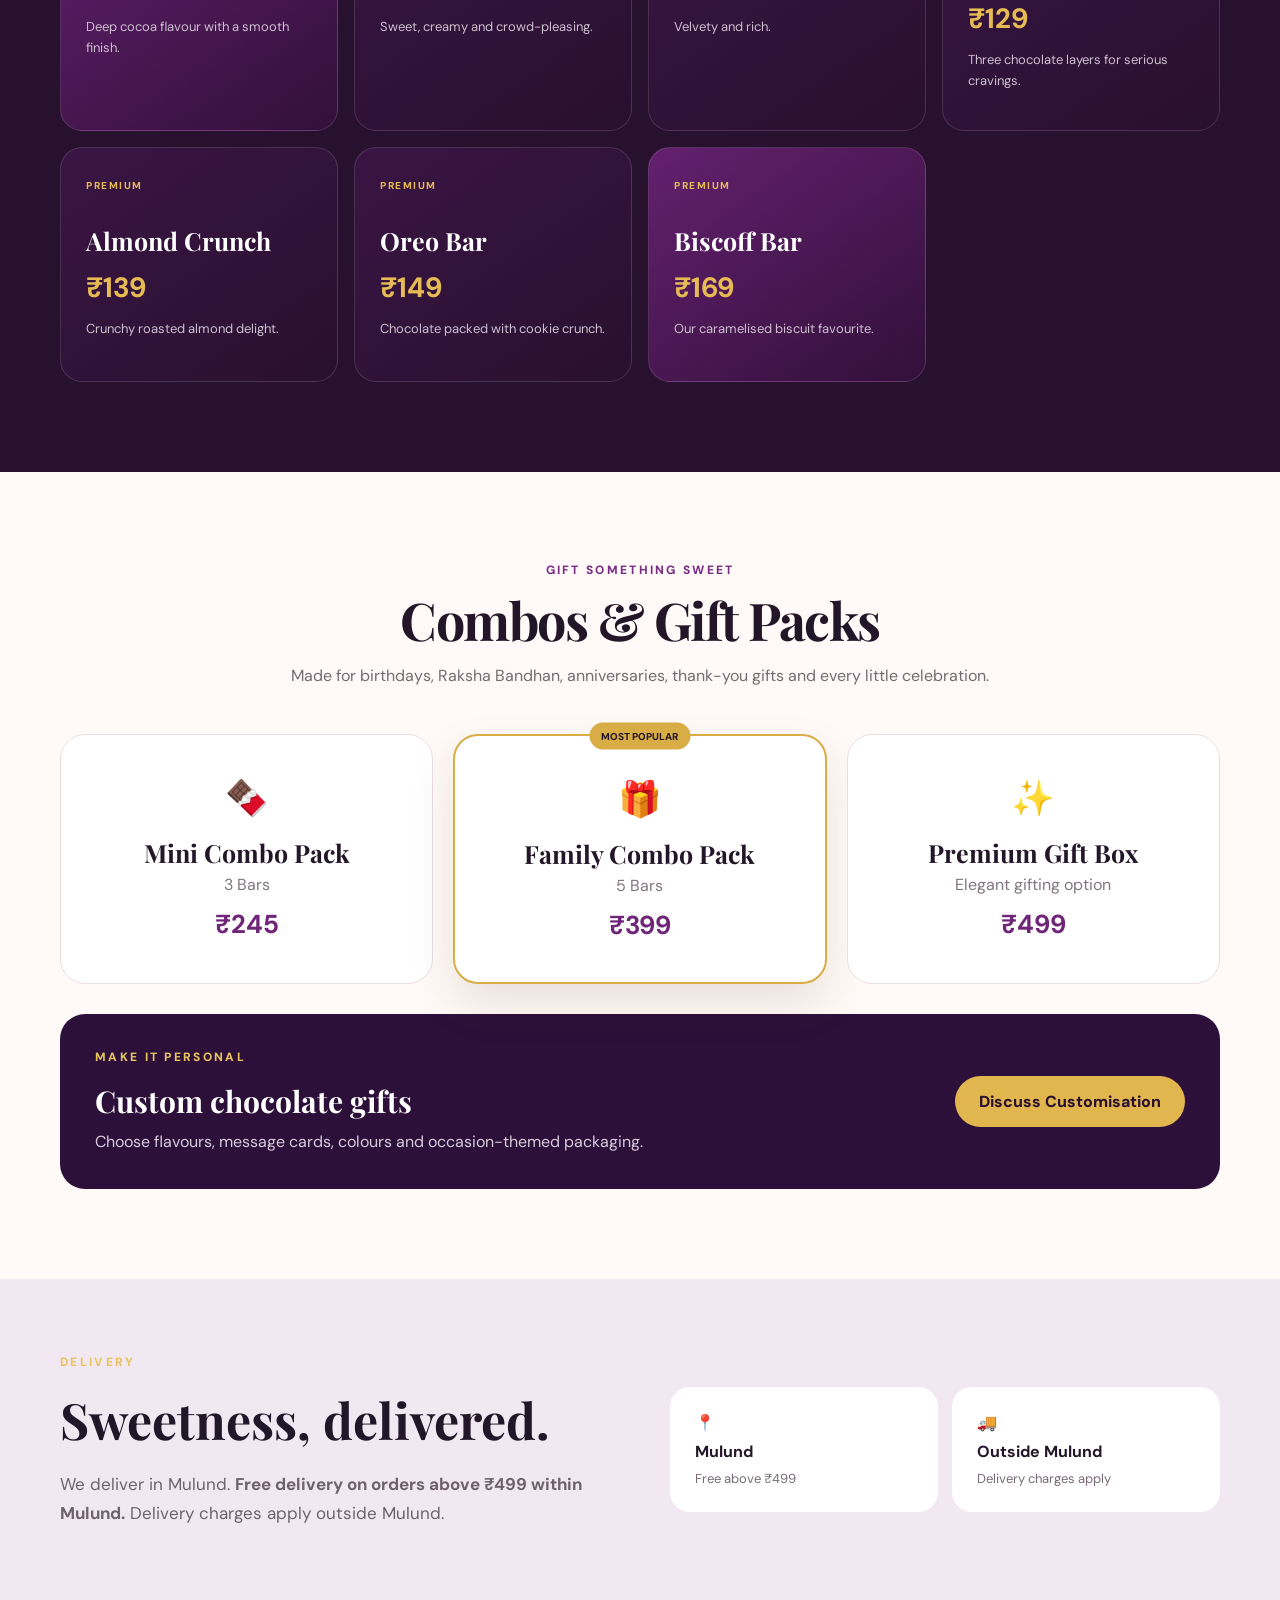
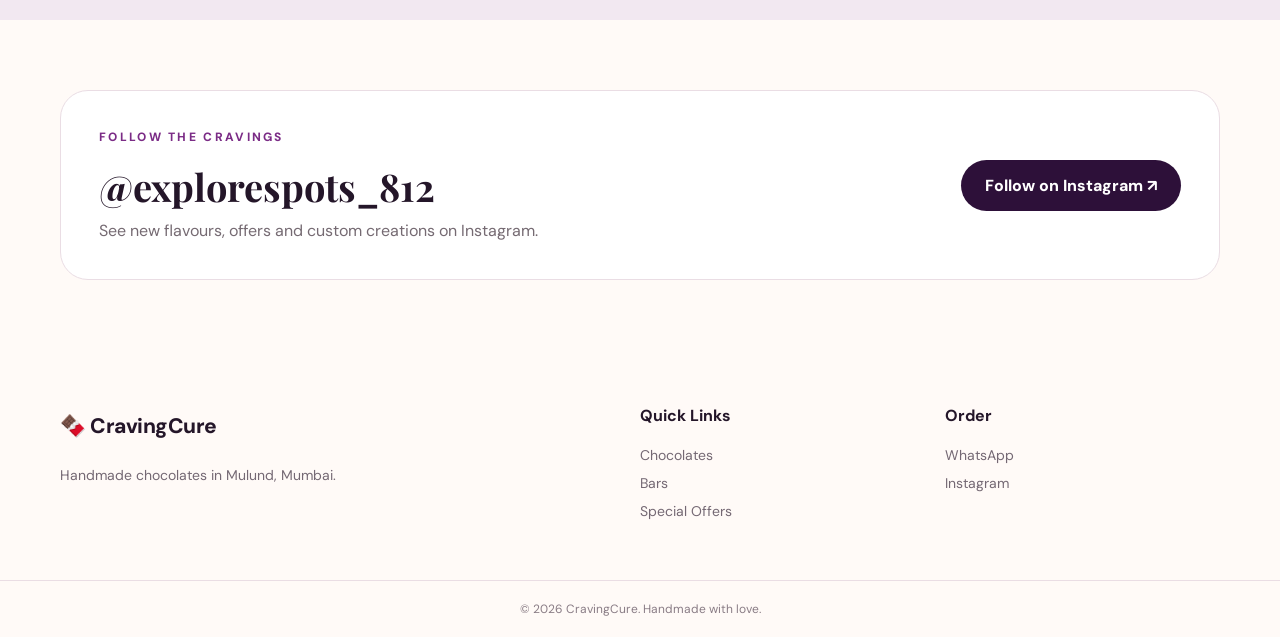
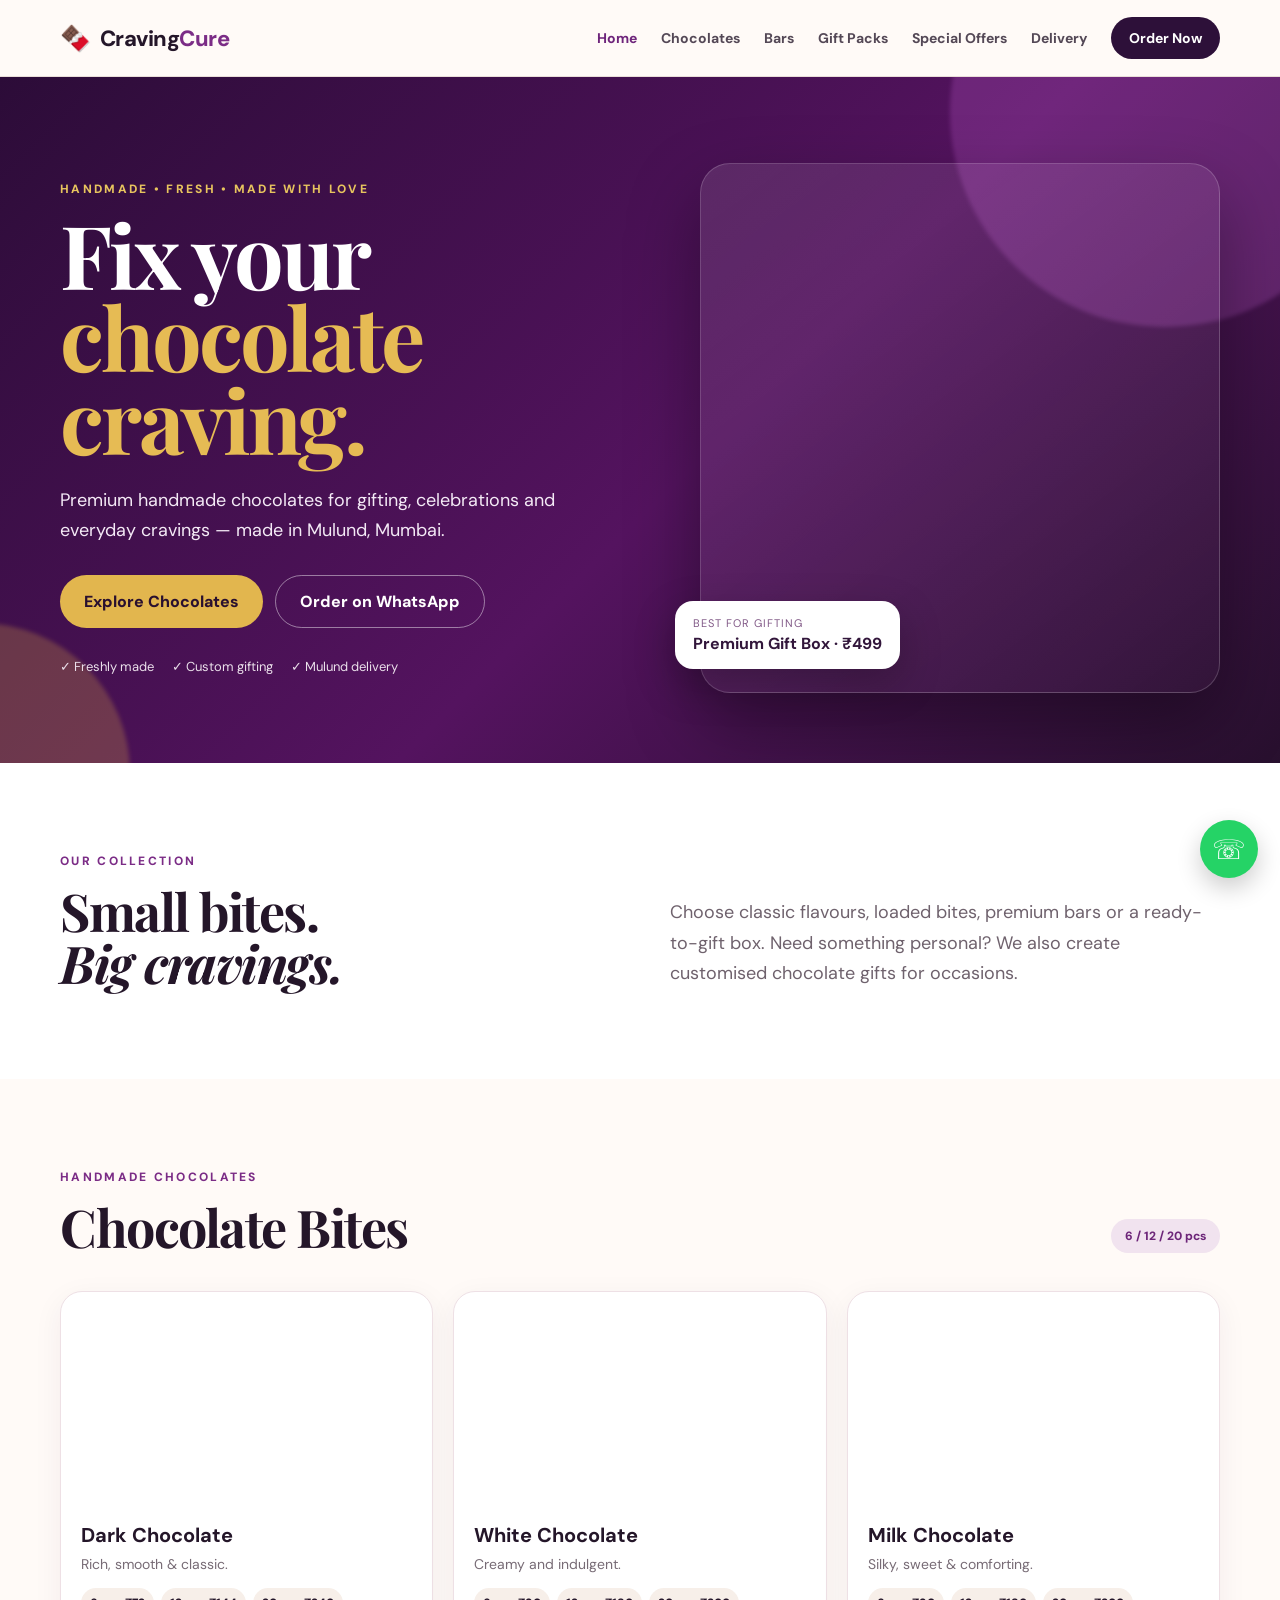
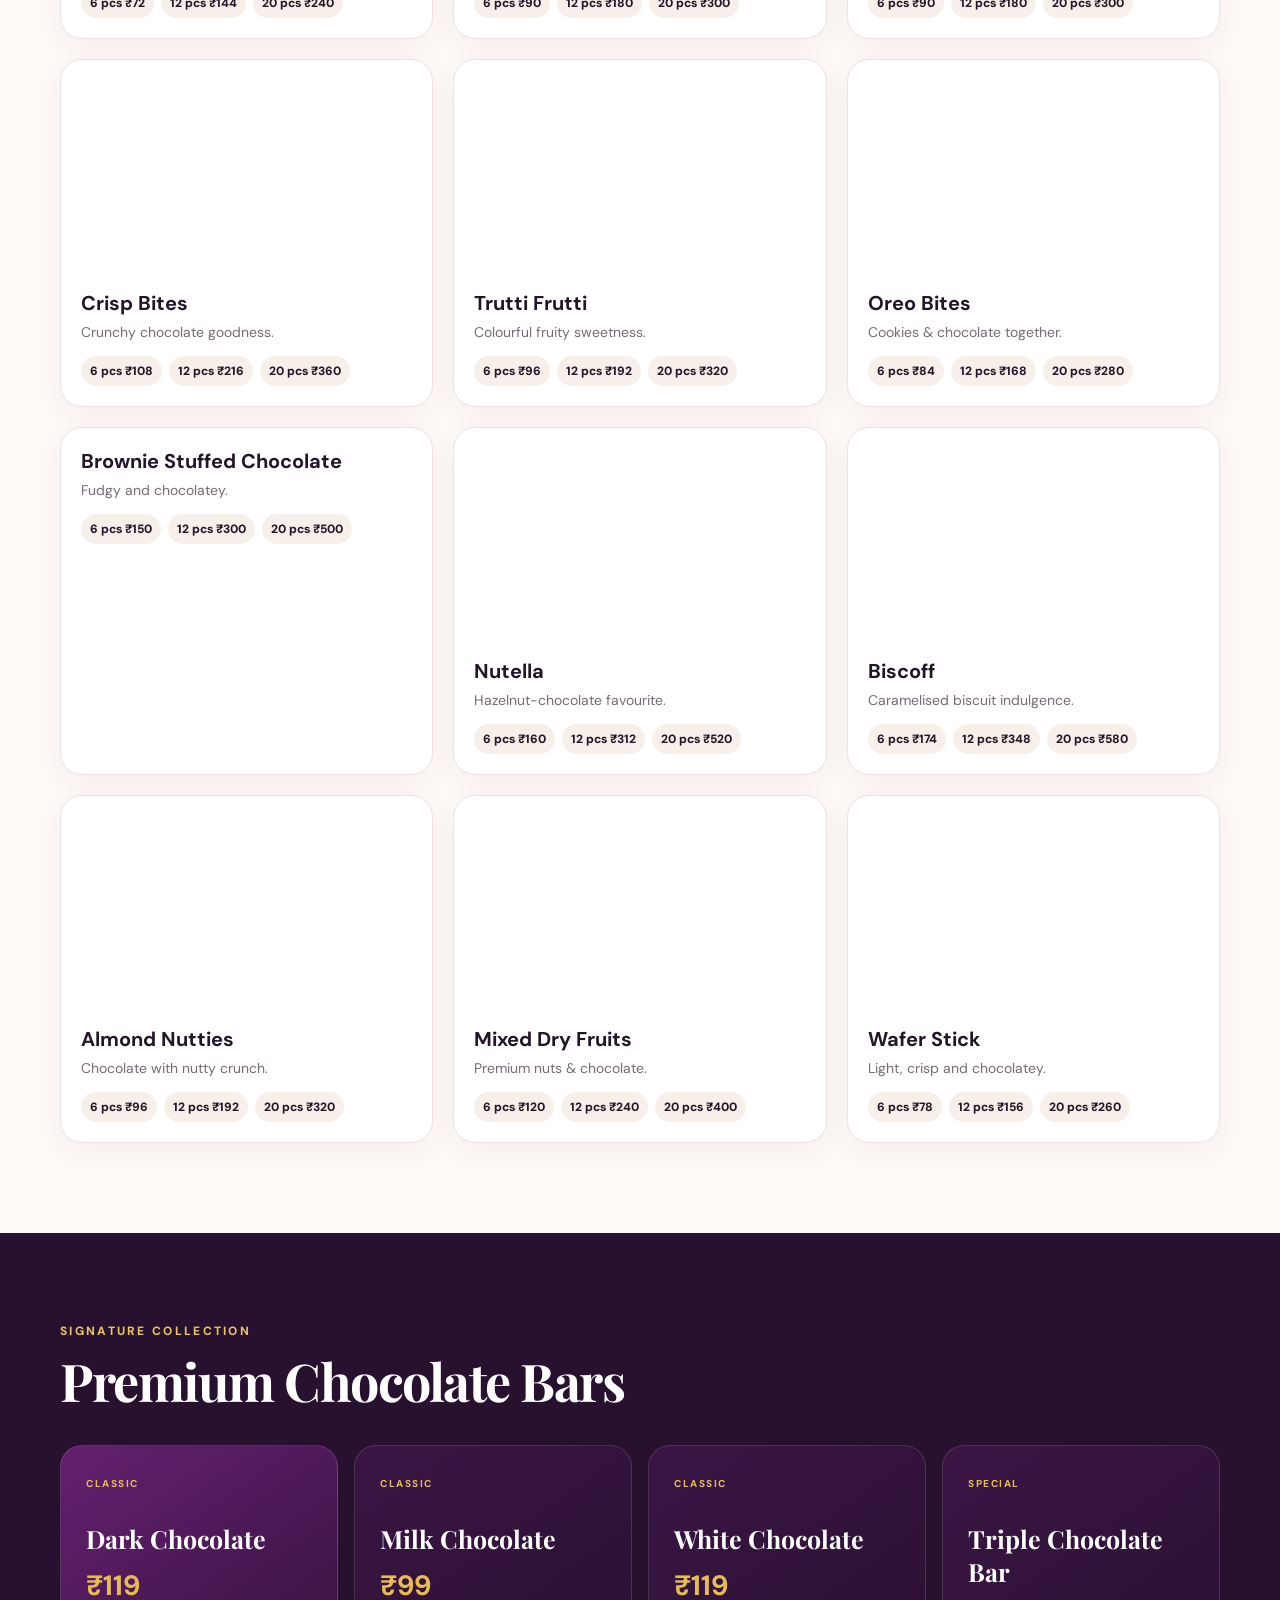
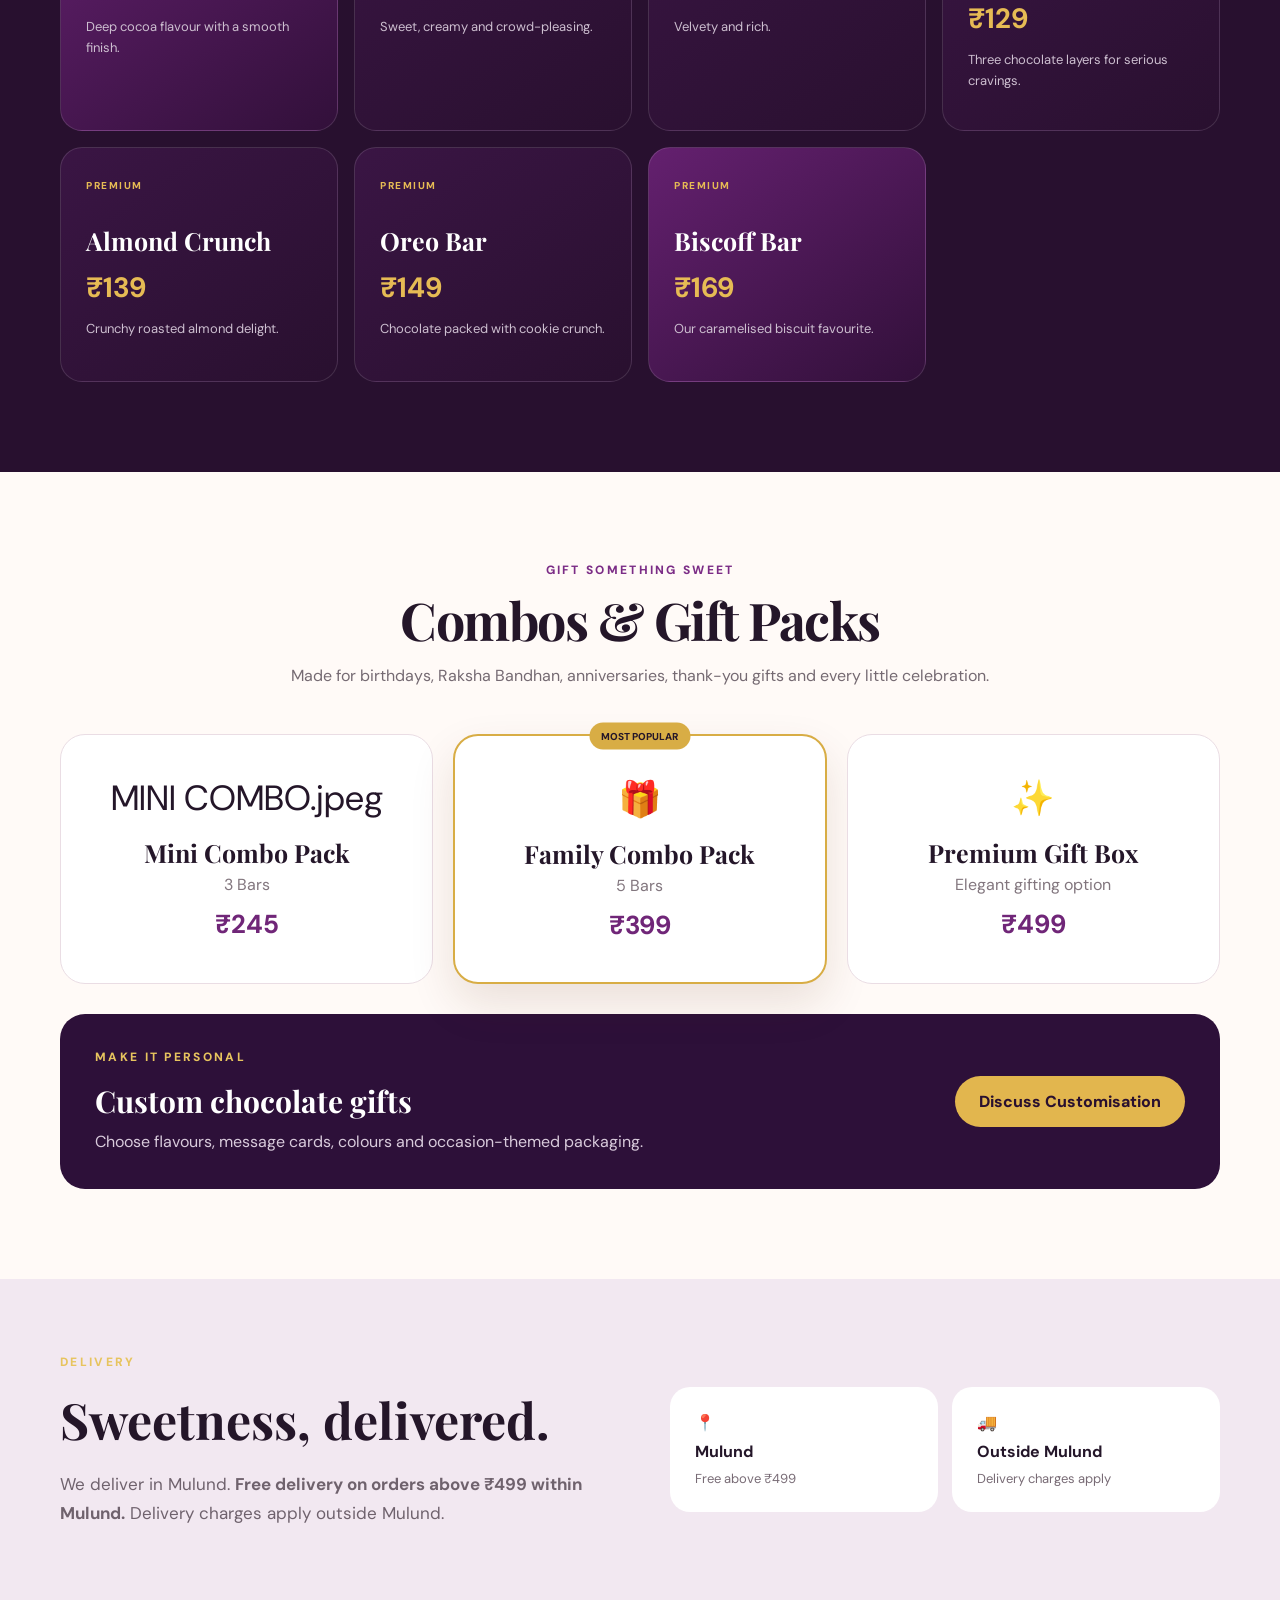
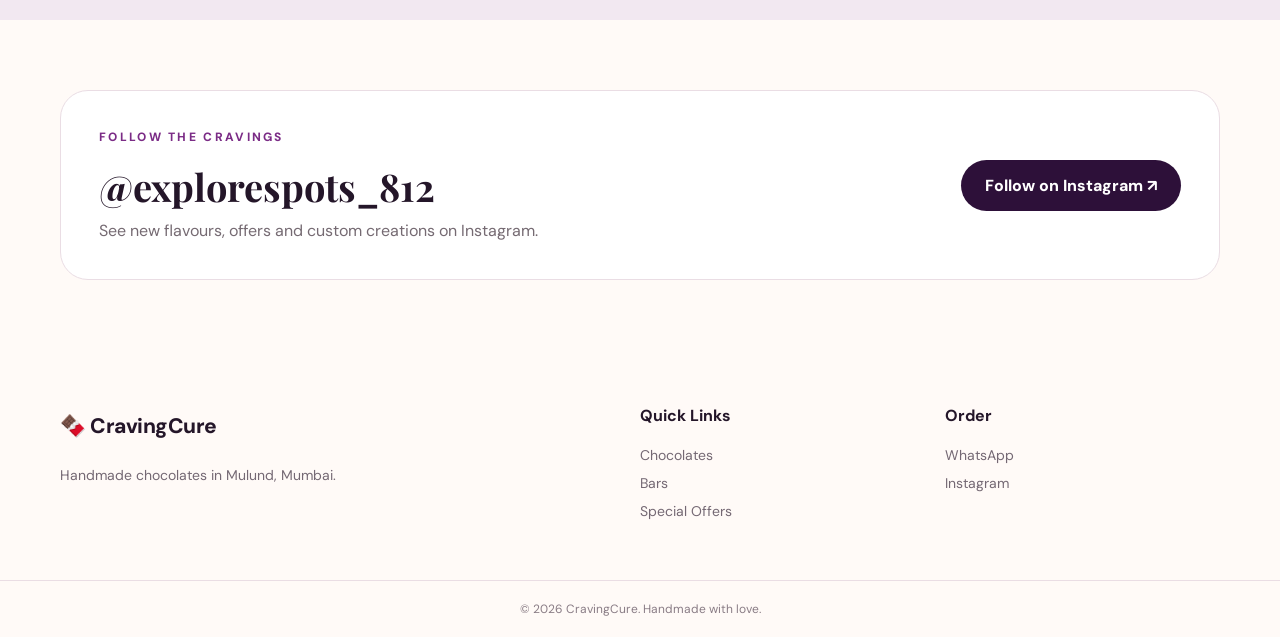
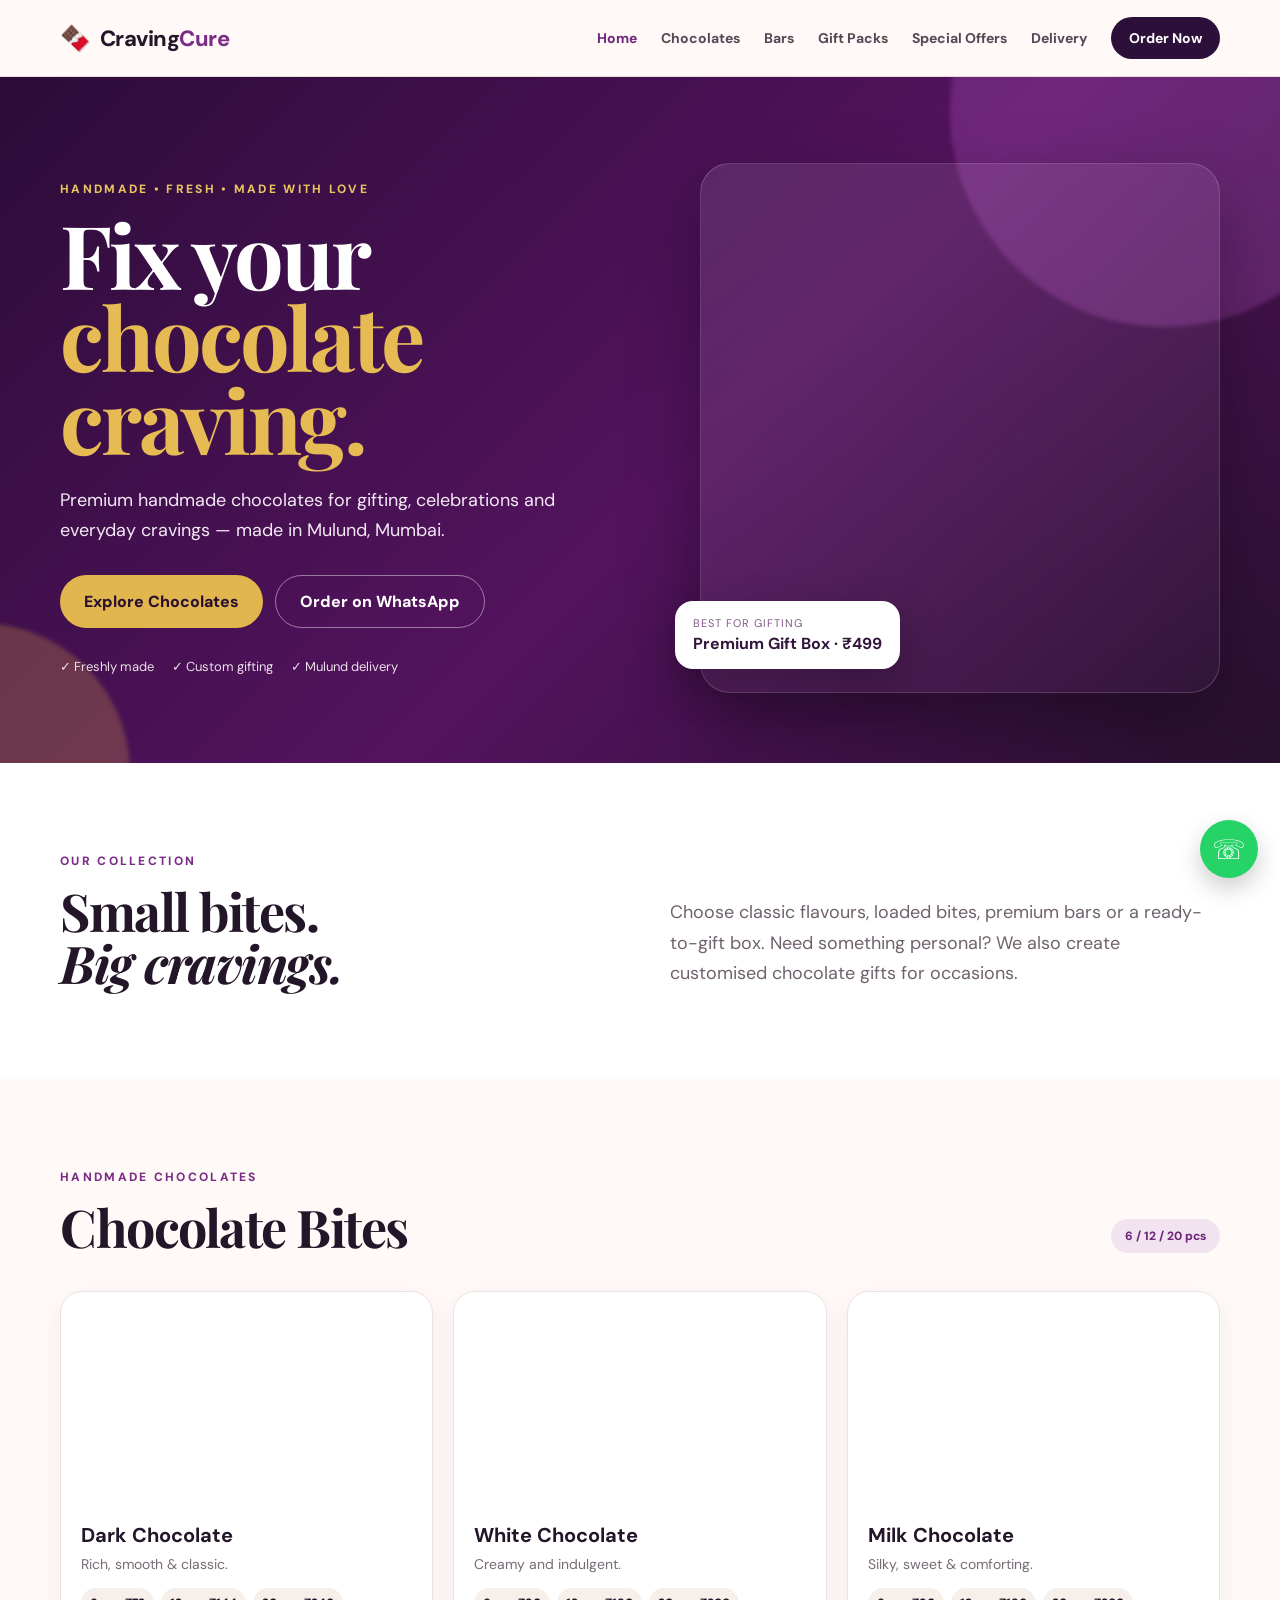
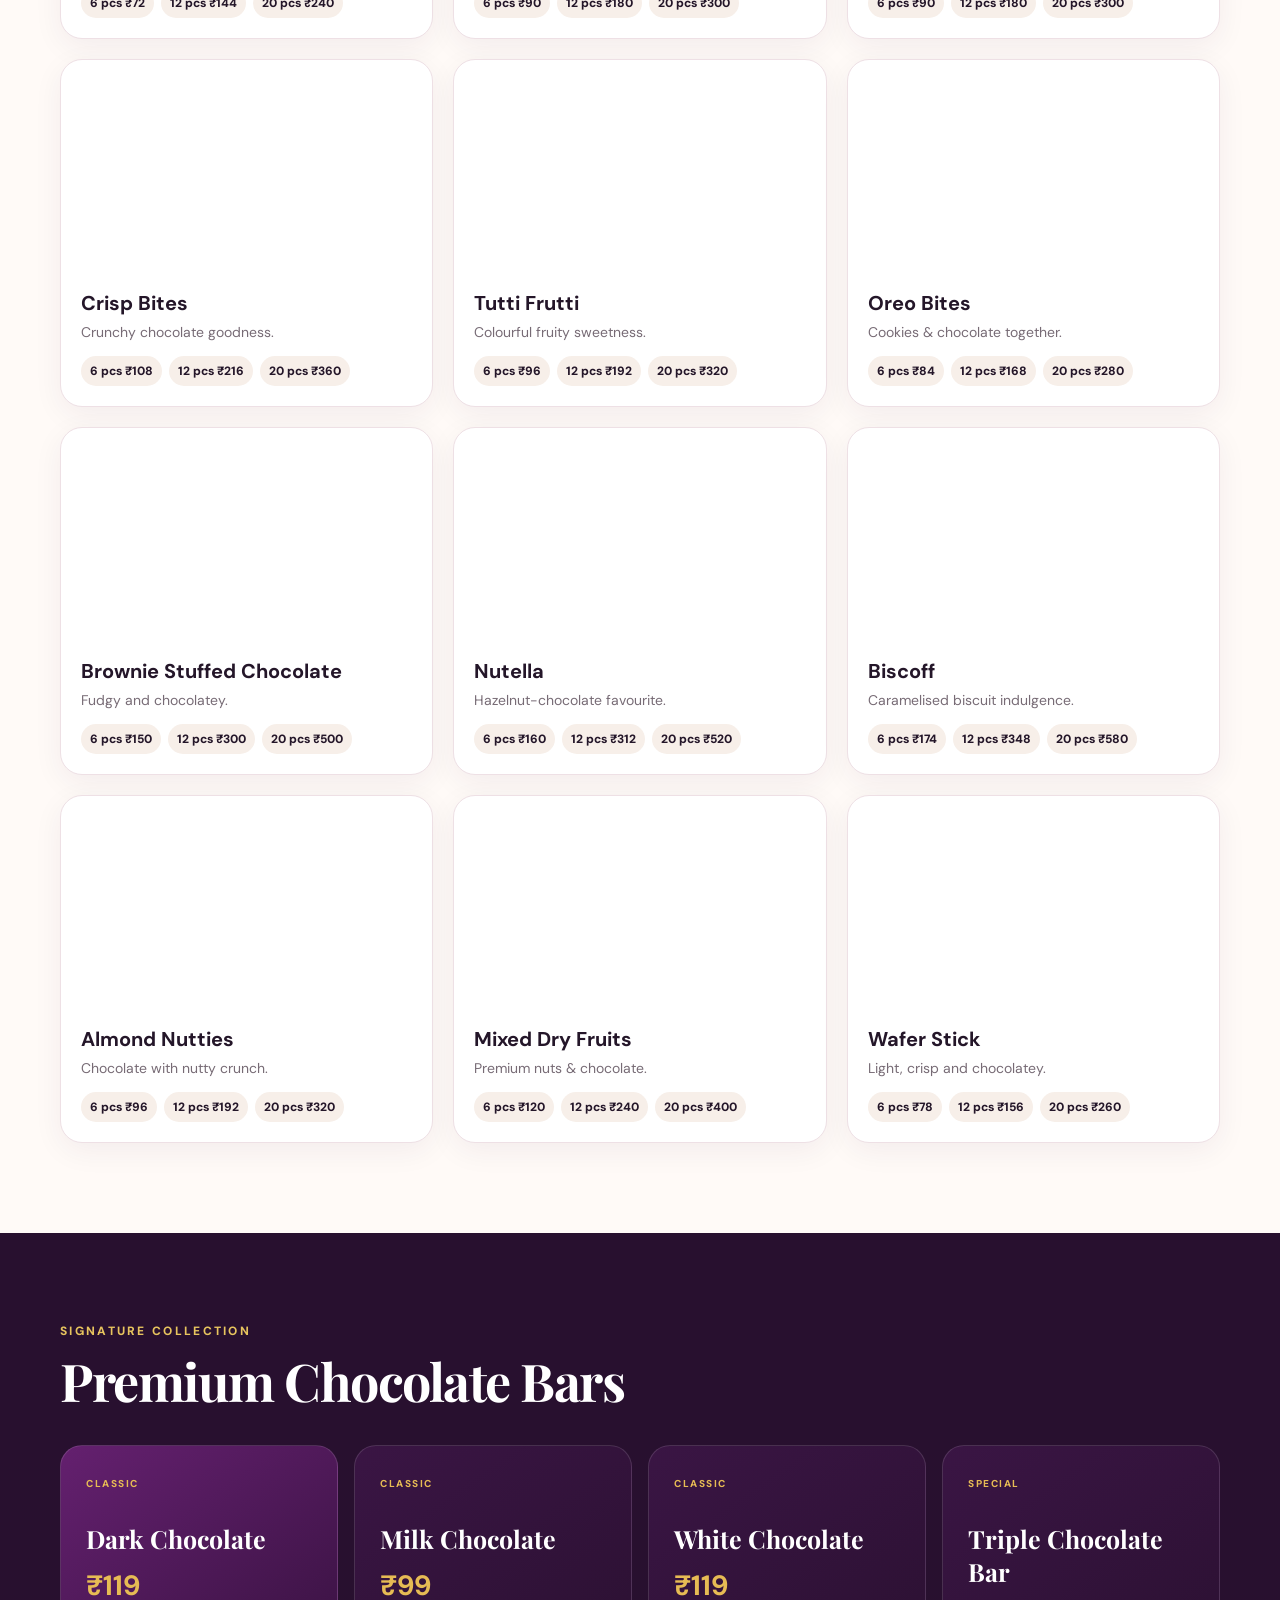
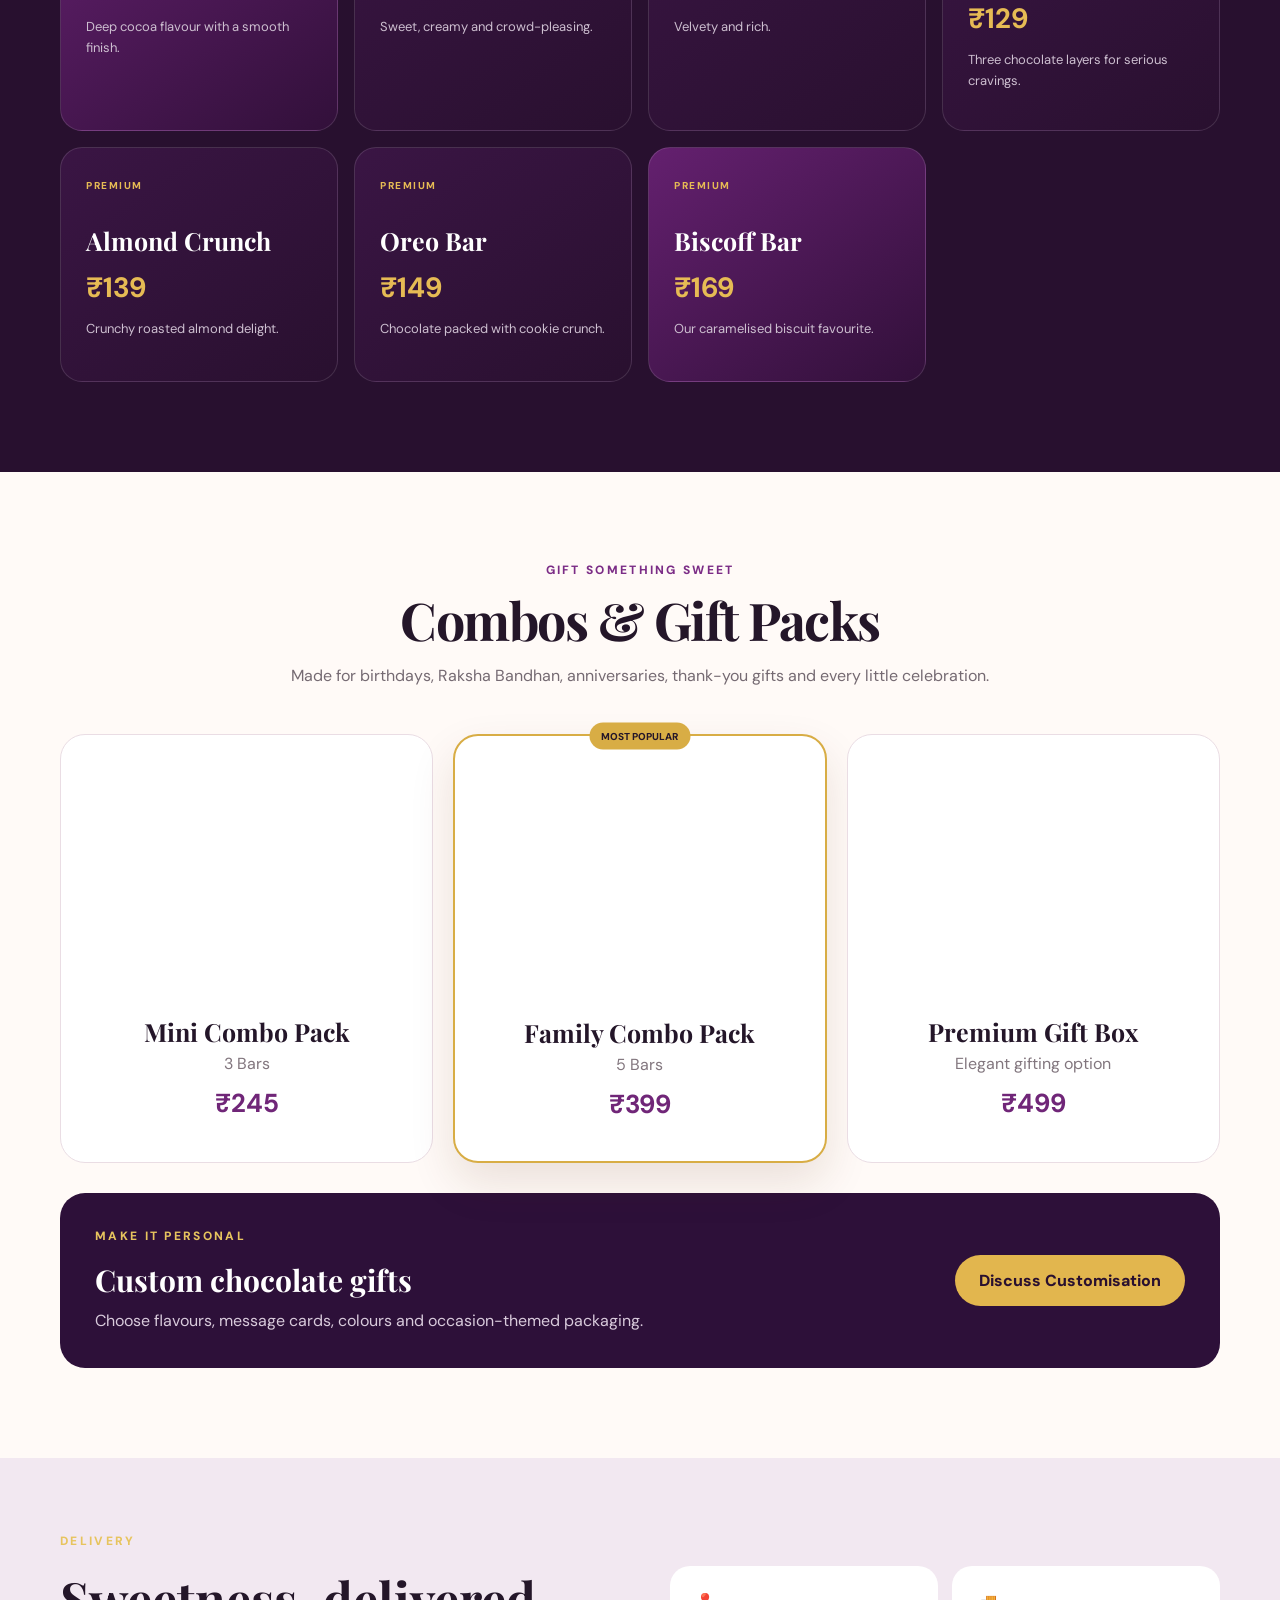
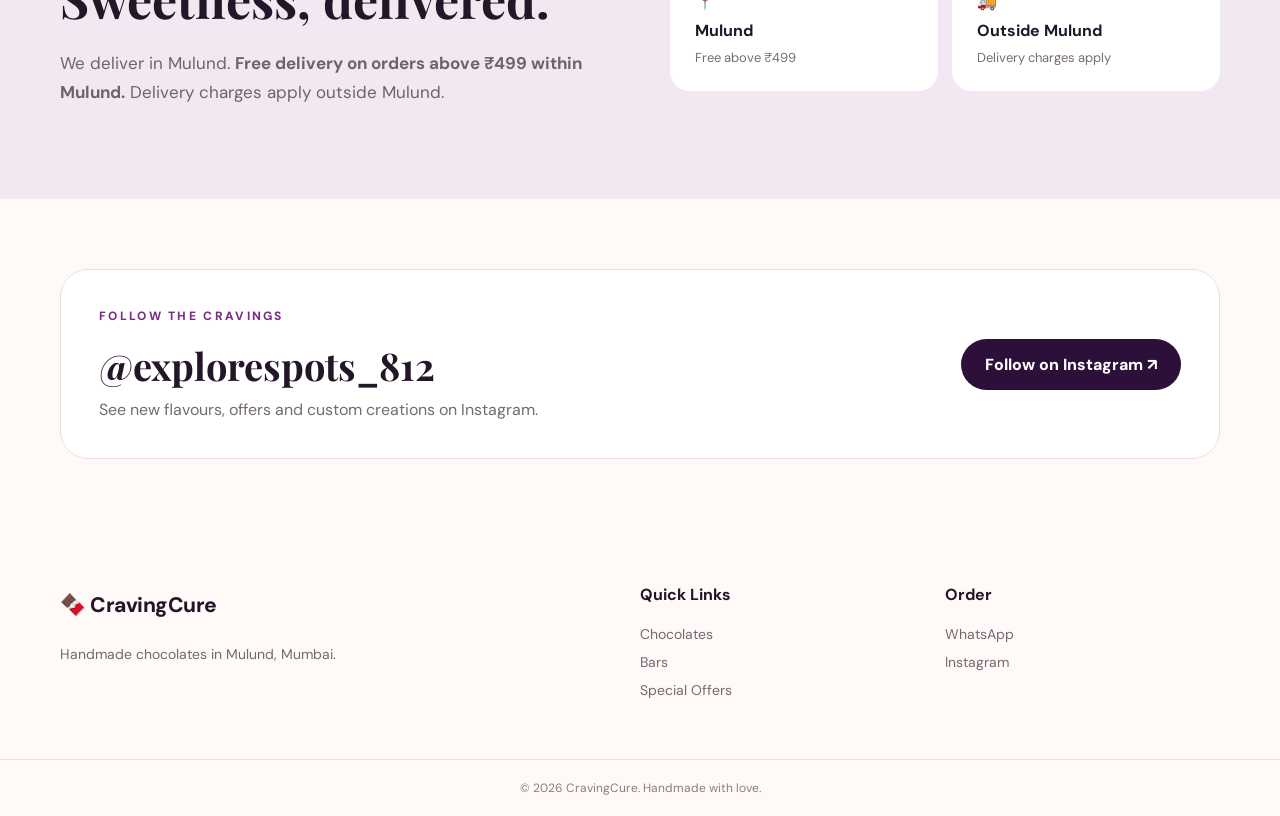
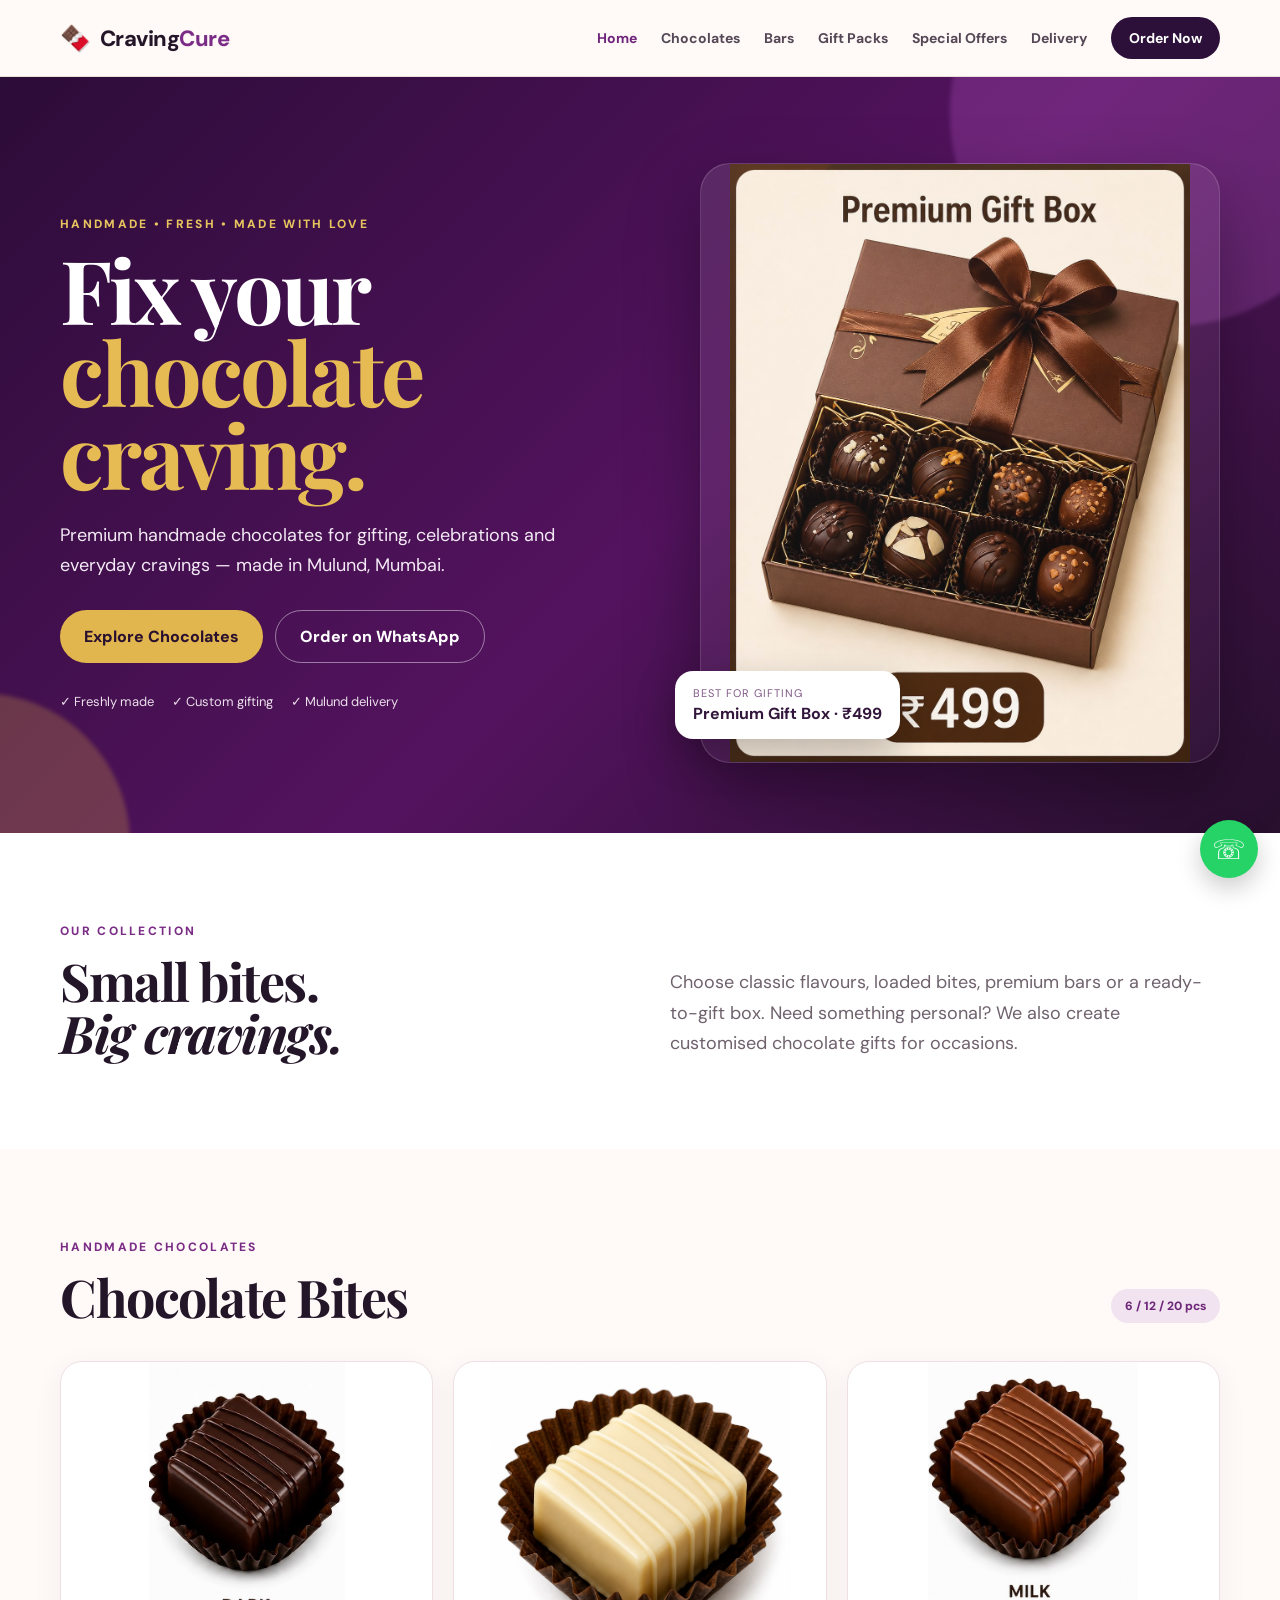
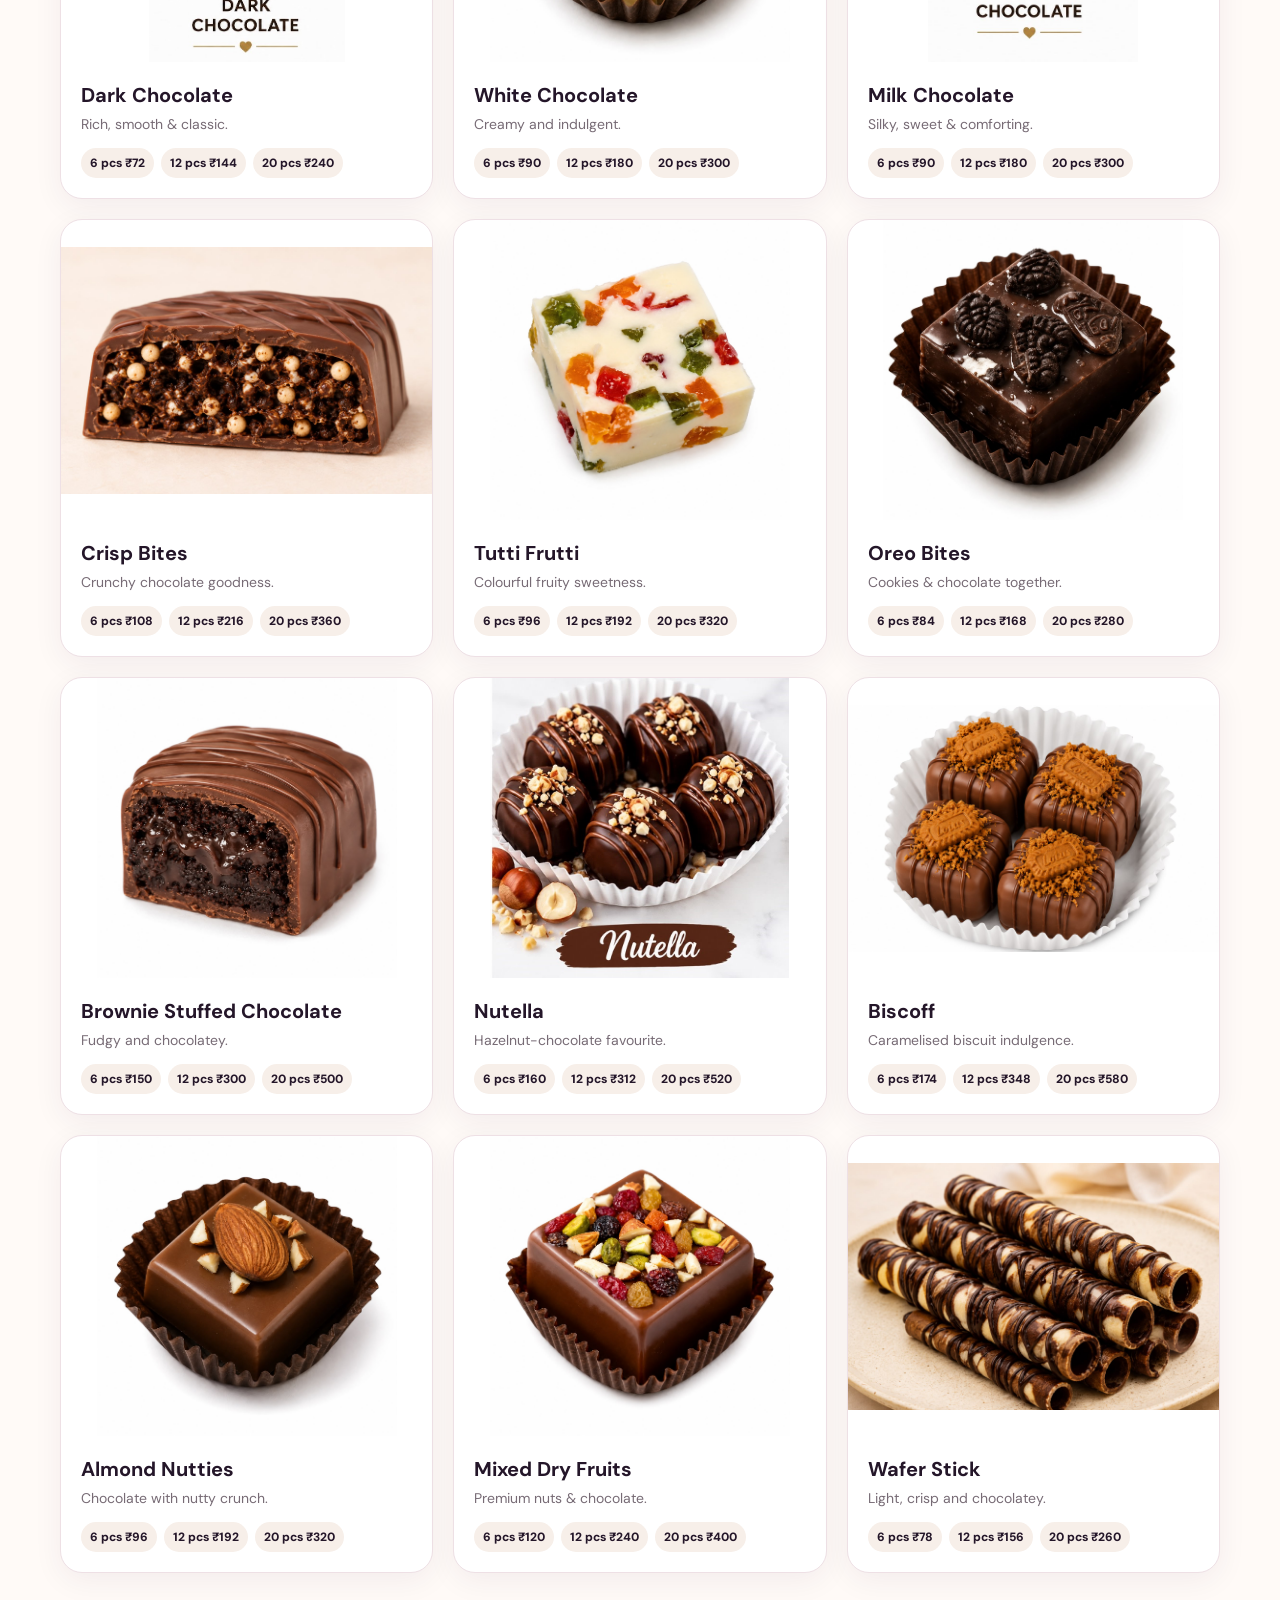
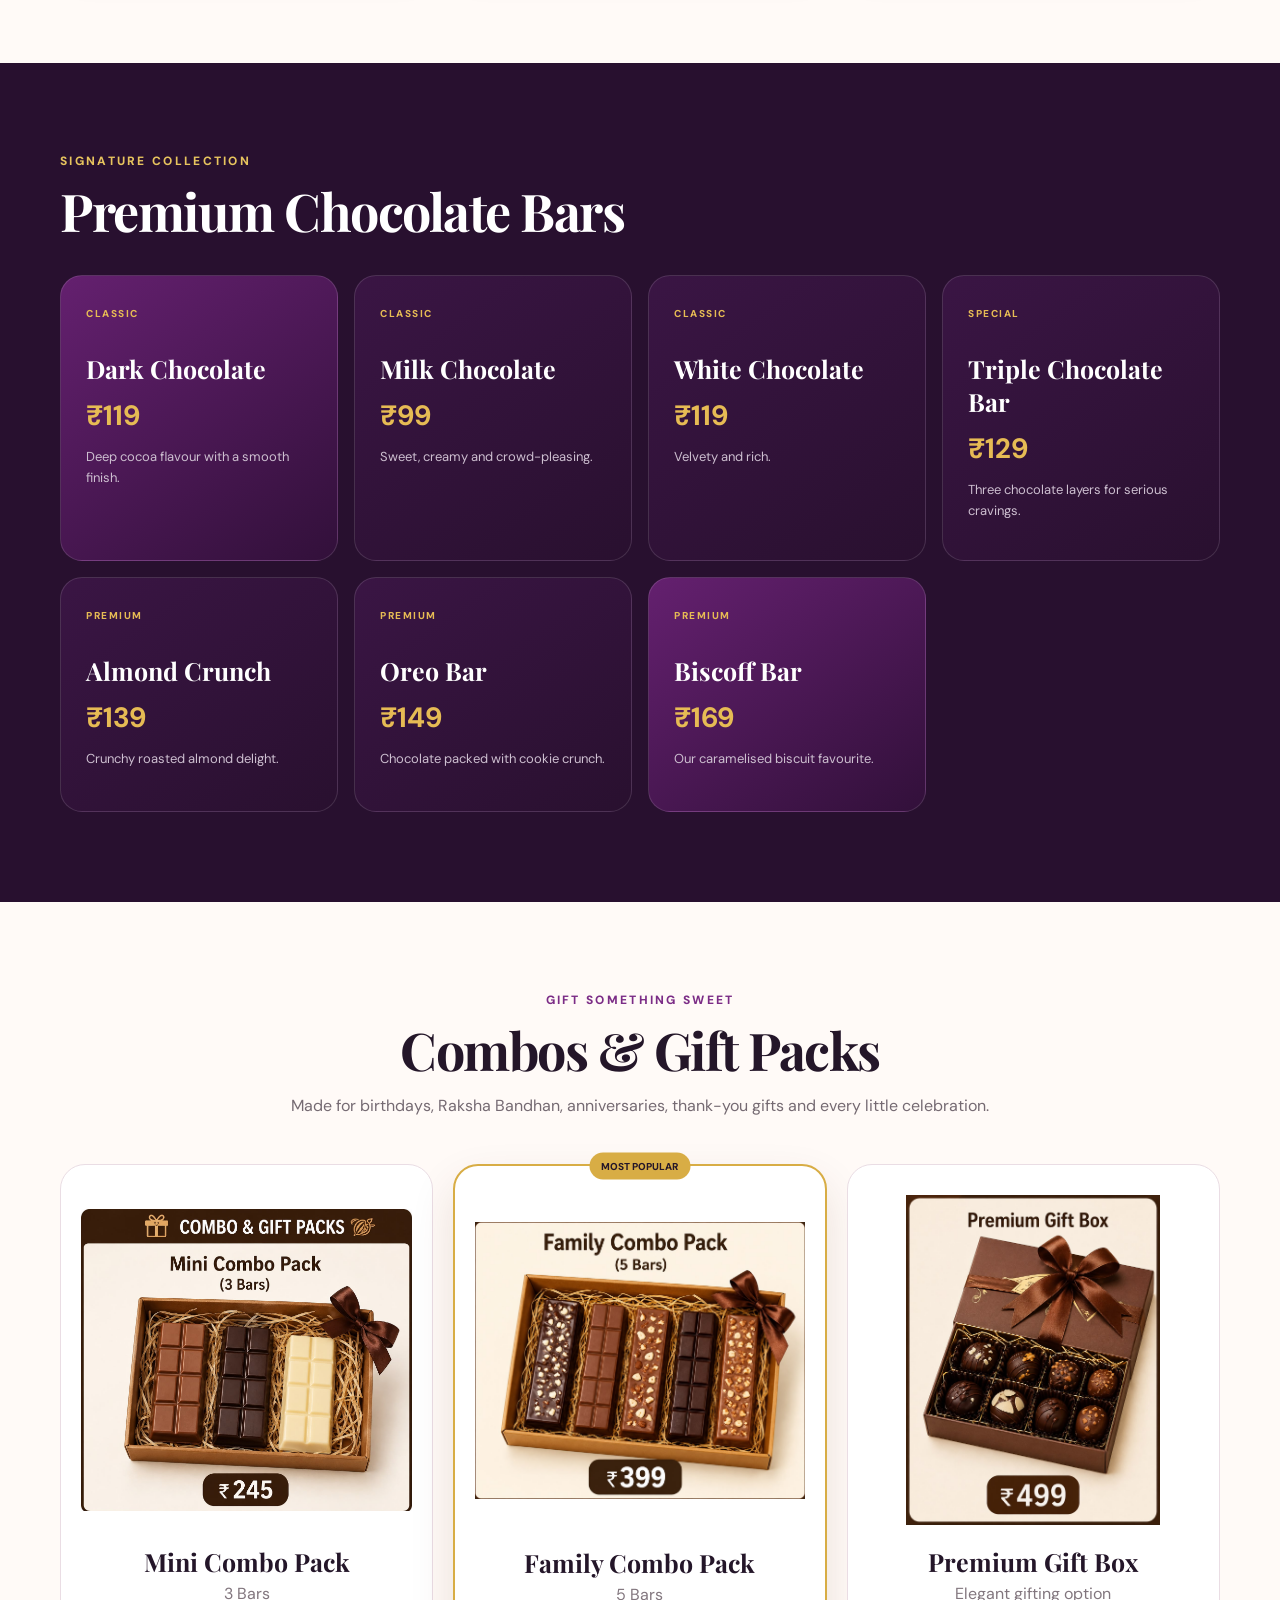
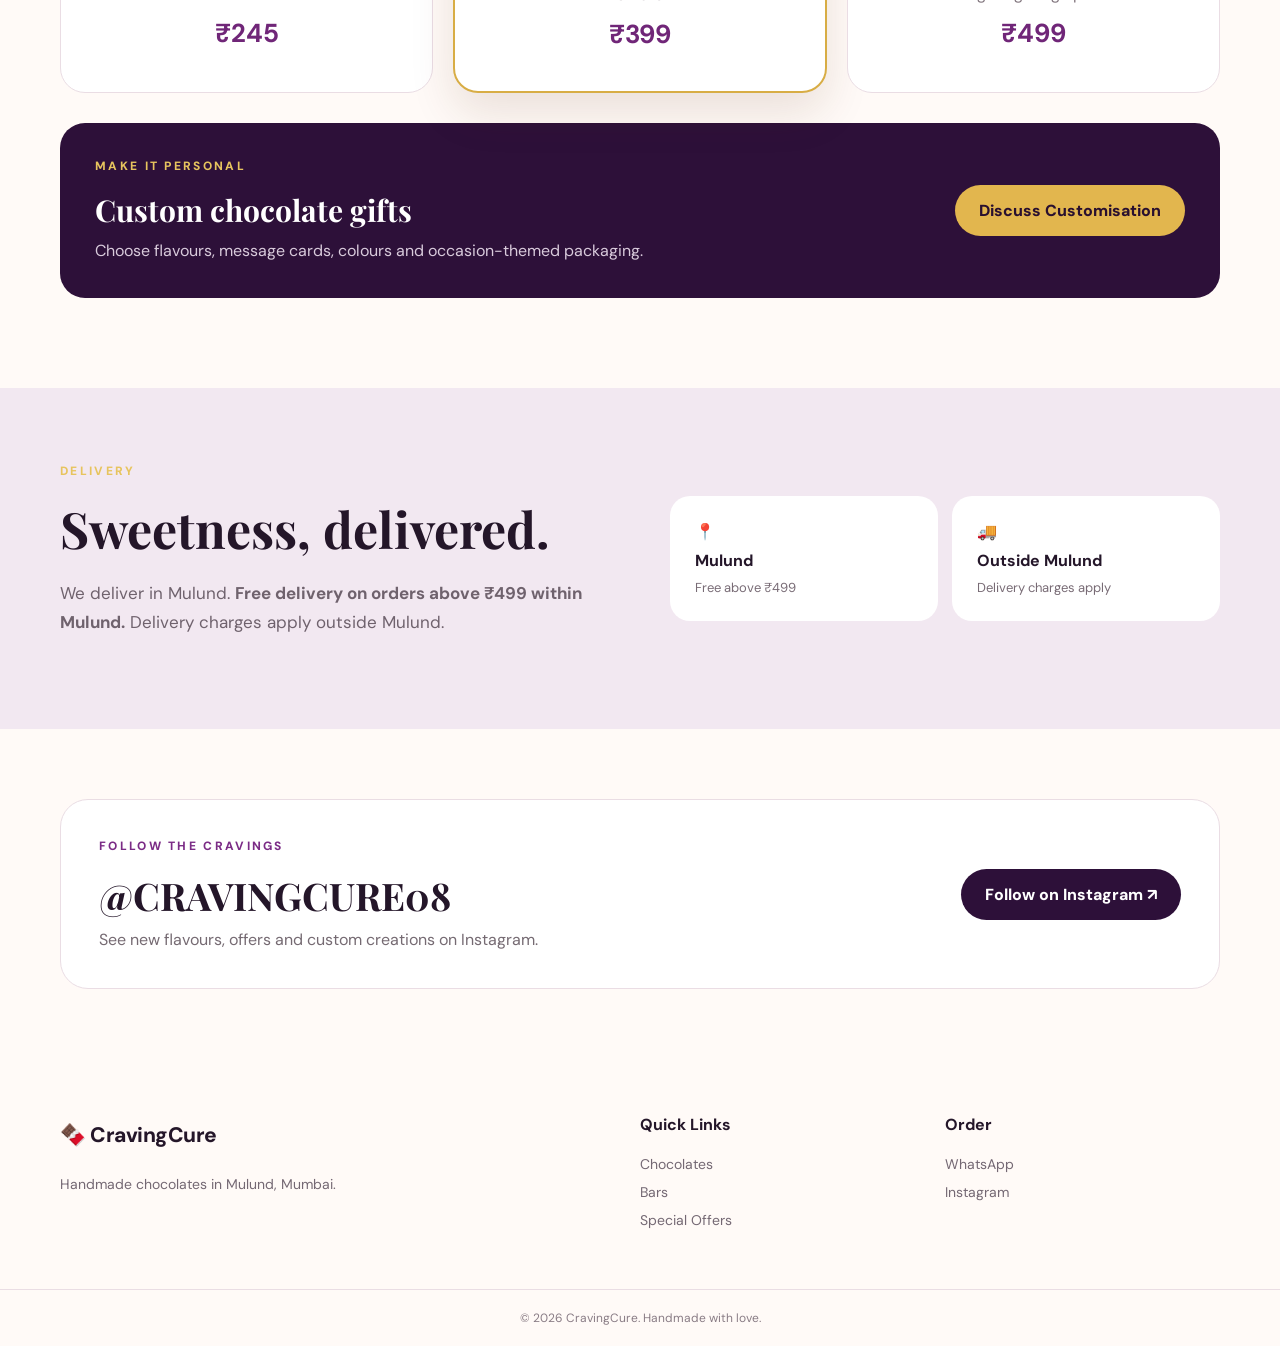
